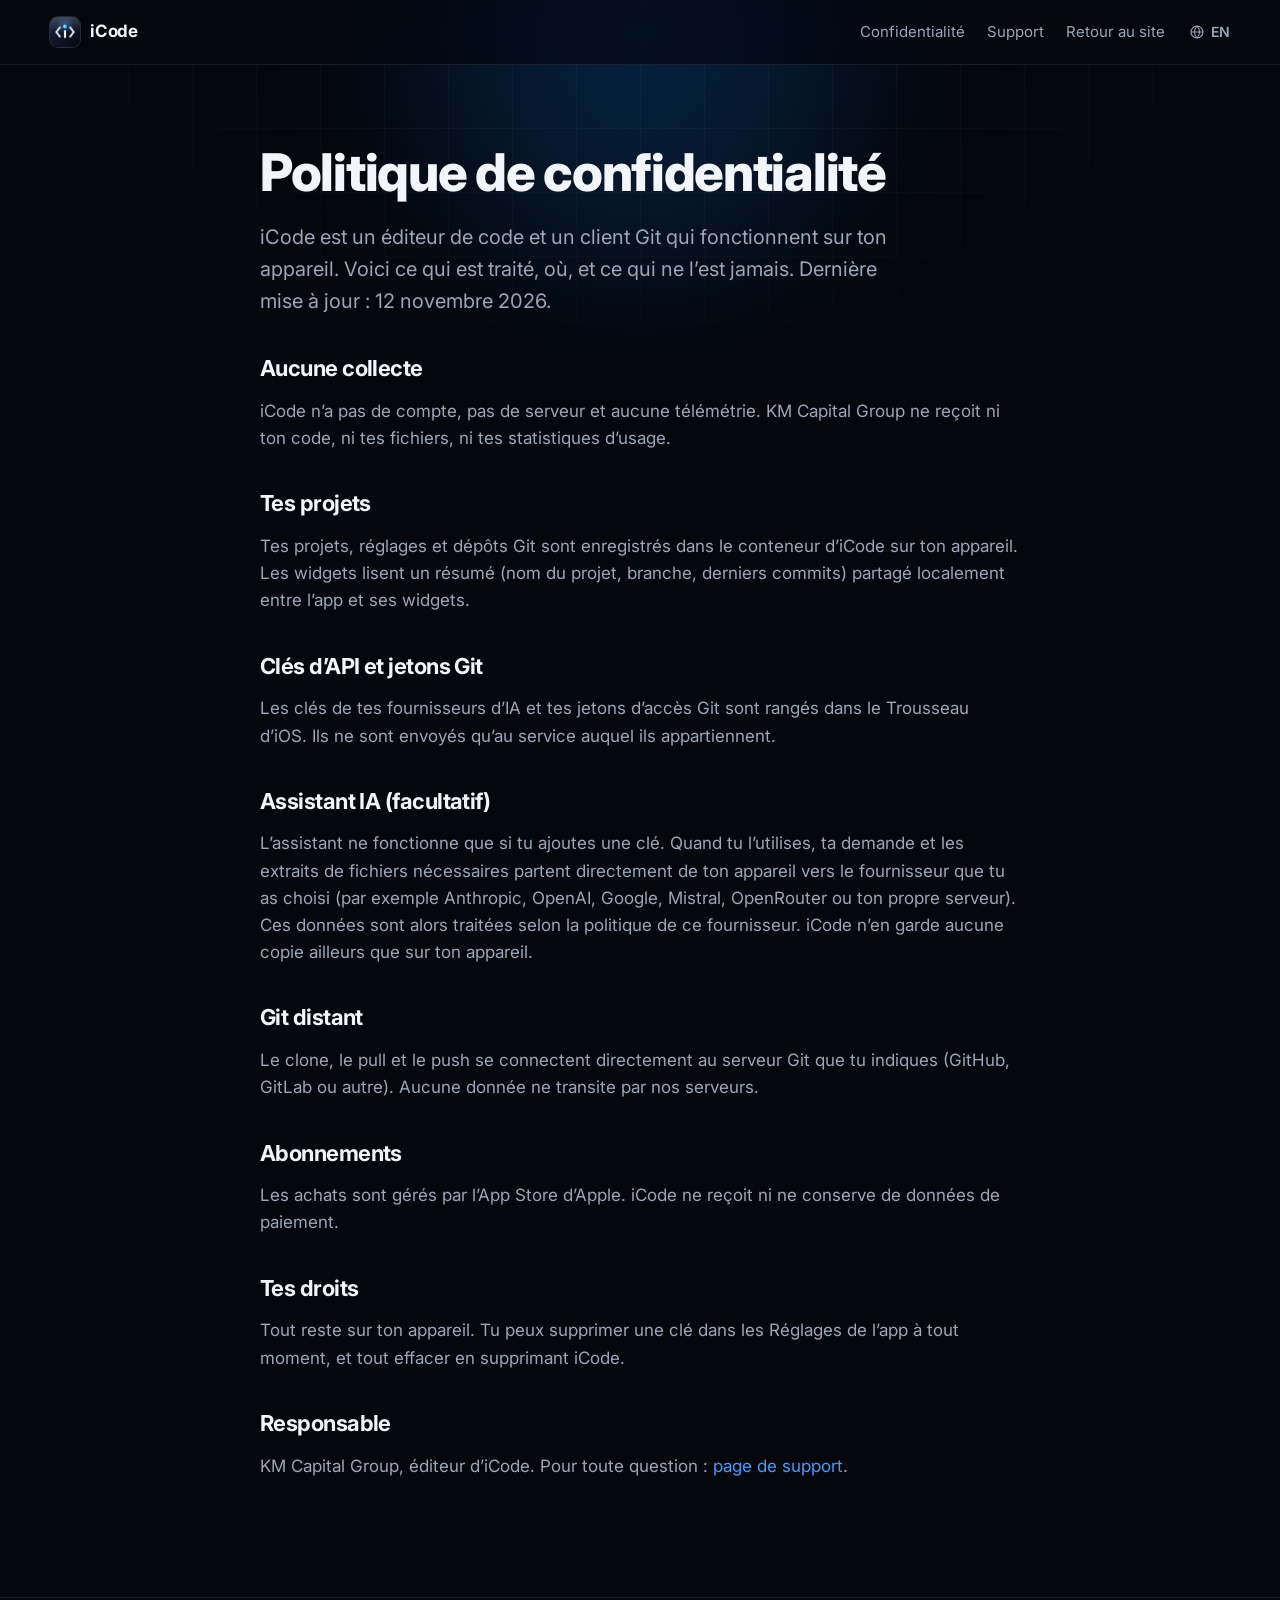
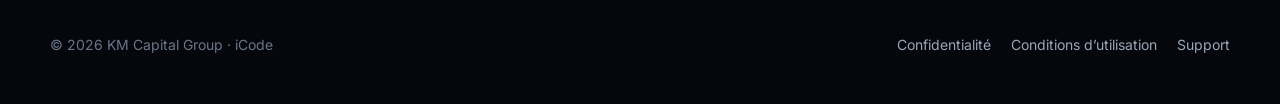
==== confidentialite/index.html @ 6b9bfcb9 "Site d'iCode avec la nouvelle interface Liquid Glass Page d'accueil FR et EN, démo animée de l'édite" ====
<!doctype html>
<html lang="fr">
<head>
  <meta charset="utf-8">
  <meta name="viewport" content="width=device-width, initial-scale=1">
  <title>Confidentialité · iCode</title>
  <meta name="description" content="Politique de confidentialité d’iCode, l’IDE et client Git pour iPhone et iPad.">
  <meta name="theme-color" content="#05070C">
  <link rel="icon" type="image/png" href="../assets/favicon.png">
  <link rel="preconnect" href="https://fonts.googleapis.com">
  <link rel="preconnect" href="https://fonts.gstatic.com" crossorigin>
  <link rel="stylesheet" href="https://fonts.googleapis.com/css2?family=Inter:wght@400;500;600;700;800&family=JetBrains+Mono:wght@400;600&display=swap">
  <link rel="stylesheet" href="../assets/style.css">
</head>
<body>
<div class="backdrop" aria-hidden="true"><span class="orb o1"></span></div>
<header class="nav">
  <div class="wrap">
    <a class="brand" href="../"><img src="../assets/icone.png" alt="" width="30" height="30">iCode</a>
    <nav class="nav-links" aria-label="Pages"><a href="../confidentialite/">Confidentialité</a><a href="../support/">Support</a><a href="../">Retour au site</a></nav>
    <a class="lang" href="../en/privacy/" hreflang="en" lang="en"><svg viewBox="0 0 24 24" aria-hidden="true"><circle cx="12" cy="12" r="9"/><path d="M3 12h18M12 3c2.5 2.7 3.8 5.7 3.8 9s-1.3 6.3-3.8 9c-2.5-2.7-3.8-5.7-3.8-9s1.3-6.3 3.8-9z"/></svg>EN</a>
  </div>
</header>
<main class="doc">
  <div class="wrap">
<h1>Politique de confidentialité</h1>
<p class="lead">iCode est un éditeur de code et un client Git qui fonctionnent sur ton appareil. Voici ce qui est traité, où, et ce qui ne l’est jamais. Dernière mise à jour : 12 novembre 2026.</p>
<h2>Aucune collecte</h2><p>iCode n’a pas de compte, pas de serveur et aucune télémétrie. KM Capital Group ne reçoit ni ton code, ni tes fichiers, ni tes statistiques d’usage.</p>
<h2>Tes projets</h2><p>Tes projets, réglages et dépôts Git sont enregistrés dans le conteneur d’iCode sur ton appareil. Les widgets lisent un résumé (nom du projet, branche, derniers commits) partagé localement entre l’app et ses widgets.</p>
<h2>Clés d’API et jetons Git</h2><p>Les clés de tes fournisseurs d’IA et tes jetons d’accès Git sont rangés dans le Trousseau d’iOS. Ils ne sont envoyés qu’au service auquel ils appartiennent.</p>
<h2>Assistant IA (facultatif)</h2><p>L’assistant ne fonctionne que si tu ajoutes une clé. Quand tu l’utilises, ta demande et les extraits de fichiers nécessaires partent directement de ton appareil vers le fournisseur que tu as choisi (par exemple Anthropic, OpenAI, Google, Mistral, OpenRouter ou ton propre serveur). Ces données sont alors traitées selon la politique de ce fournisseur. iCode n’en garde aucune copie ailleurs que sur ton appareil.</p>
<h2>Git distant</h2><p>Le clone, le pull et le push se connectent directement au serveur Git que tu indiques (GitHub, GitLab ou autre). Aucune donnée ne transite par nos serveurs.</p>
<h2>Abonnements</h2><p>Les achats sont gérés par l’App Store d’Apple. iCode ne reçoit ni ne conserve de données de paiement.</p>
<h2>Tes droits</h2><p>Tout reste sur ton appareil. Tu peux supprimer une clé dans les Réglages de l’app à tout moment, et tout effacer en supprimant iCode.</p>
<h2>Responsable</h2><p>KM Capital Group, éditeur d’iCode. Pour toute question : <a href="../support/">page de support</a>.</p>
  </div>
</main>
<footer>
  <div class="wrap">
    <div>© 2026 KM Capital Group · iCode</div>
    <nav aria-label="Liens"><a href="../confidentialite/">Confidentialité</a><a href="https://www.apple.com/legal/internet-services/itunes/dev/stdeula/">Conditions d’utilisation</a><a href="../support/">Support</a></nav>
  </div>
</footer>
</body>
</html>
---- assets/style.css ----
/* iCode — site de présentation. Couleurs reprises de l'app : fond nuit, accent #0A84FF, verre « Liquid Glass ». */
:root {
  color-scheme: dark;
  --bg: #05070C;
  --bg-deep: #020306;
  --surface: #0D1119;
  --surface-2: #131926;
  --editor: #111318;
  --stroke: rgba(255, 255, 255, 0.08);
  --stroke-strong: rgba(255, 255, 255, 0.15);
  --text: #F2F5FA;
  --text-2: #9BA6B8;
  --text-3: #6B7588;
  --accent: #0A84FF;
  --accent-2: #409CFF;
  --accent-soft: rgba(10, 132, 255, 0.14);
  --cyan: #64D2FF;
  --violet: #8E7CFF;
  --pink: #FF6FAE;
  --green: #30D158;
  --orange: #FF9F0A;
  --radius: 20px;
  --max: 1180px;
  --font: "Inter", -apple-system, BlinkMacSystemFont, "SF Pro Text", "Segoe UI", Roboto, sans-serif;
  --font-display: "Inter", -apple-system, BlinkMacSystemFont, "SF Pro Display", "Segoe UI", Roboto, sans-serif;
  --mono: "JetBrains Mono", ui-monospace, "SF Mono", Menlo, Consolas, monospace;
  --glass: linear-gradient(180deg, rgba(255,255,255,0.075), rgba(255,255,255,0.02));
  --glass-edge: inset 0 1px 0 rgba(255,255,255,0.14), inset 0 0 0 1px rgba(255,255,255,0.06);
  --ease: cubic-bezier(.2, .7, .2, 1);
}

*, *::before, *::after { box-sizing: border-box; }
html { scroll-behavior: smooth; -webkit-text-size-adjust: 100%; }
body {
  margin: 0;
  background: var(--bg);
  color: var(--text);
  font: 17px/1.6 var(--font);
  -webkit-font-smoothing: antialiased;
  overflow-x: hidden;
}
img { max-width: 100%; height: auto; display: block; }
a { color: var(--accent-2); text-decoration: none; }
a:hover { text-decoration: underline; }
:focus-visible { outline: 2px solid var(--accent); outline-offset: 3px; border-radius: 6px; }
kbd {
  font: 600 13px/1 var(--mono); color: var(--text);
  display: inline-flex; align-items: center; justify-content: center; min-width: 26px; height: 26px; padding: 0 7px;
  border-radius: 7px; background: linear-gradient(180deg, #232a37, #171c26);
  box-shadow: inset 0 1px 0 rgba(255,255,255,.12), 0 2px 0 #080a0f, 0 0 0 1px rgba(255,255,255,.07);
}

.wrap { width: min(var(--max), 100% - 32px); margin-inline: auto; }
.eyebrow {
  display: inline-flex; align-items: center; gap: 8px;
  font-size: 13px; font-weight: 600; letter-spacing: .08em; text-transform: uppercase;
  color: var(--accent-2);
  margin-bottom: 16px;
}
h1, h2, h3 { font-family: var(--font-display); line-height: 1.08; margin: 0; letter-spacing: -0.025em; }
h2 { font-size: clamp(32px, 4.6vw, 52px); font-weight: 800; }
h3 { font-size: 20px; letter-spacing: -0.01em; font-weight: 700; }
.lead { font-size: clamp(17px, 2vw, 20px); color: var(--text-2); max-width: 660px; }
.center { text-align: center; }
.center .lead { margin-inline: auto; }
.gradient-text {
  background: linear-gradient(100deg, var(--cyan) 0%, var(--accent) 45%, var(--violet) 100%);
  -webkit-background-clip: text; background-clip: text; color: transparent;
}
.mono { font-family: var(--mono); }

/* Fond animé : halos et grille */
.backdrop { position: fixed; inset: 0; z-index: -2; pointer-events: none; overflow: hidden; }
.backdrop::before {
  content: ""; position: absolute; inset: 0;
  background-image: linear-gradient(rgba(255,255,255,.035) 1px, transparent 1px), linear-gradient(90deg, rgba(255,255,255,.035) 1px, transparent 1px);
  background-size: 64px 64px;
  mask-image: radial-gradient(ellipse 80% 60% at 50% 0%, #000 20%, transparent 75%);
  -webkit-mask-image: radial-gradient(ellipse 80% 60% at 50% 0%, #000 20%, transparent 75%);
}
.orb { position: absolute; border-radius: 50%; filter: blur(80px); opacity: .55; animation: drift 22s ease-in-out infinite alternate; }
.orb.o1 { width: 620px; height: 620px; left: 50%; top: -260px; margin-left: -310px; background: radial-gradient(circle, rgba(10,132,255,.55), transparent 65%); }
.orb.o2 { width: 480px; height: 480px; left: -140px; top: 220px; background: radial-gradient(circle, rgba(100,210,255,.28), transparent 65%); animation-duration: 28s; }
.orb.o3 { width: 520px; height: 520px; right: -160px; top: 120px; background: radial-gradient(circle, rgba(142,124,255,.32), transparent 65%); animation-duration: 25s; }
@keyframes drift { to { transform: translate3d(40px, 60px, 0) scale(1.08); } }

/* Navigation (verre) */
.nav {
  position: sticky; top: 0; z-index: 50;
  backdrop-filter: saturate(170%) blur(20px);
  -webkit-backdrop-filter: saturate(170%) blur(20px);
  background: rgba(5, 7, 12, 0.66);
  border-bottom: 1px solid var(--stroke);
}
.nav .wrap { display: flex; align-items: center; gap: 24px; height: 64px; }
.brand { display: flex; align-items: center; gap: 10px; color: var(--text); font-weight: 700; font-size: 17px; letter-spacing: -0.01em; }
.brand:hover { text-decoration: none; }
.brand img { width: 30px; height: 30px; border-radius: 8px; box-shadow: 0 0 0 1px var(--stroke-strong); }
.nav-links { display: flex; gap: 22px; margin-left: auto; font-size: 15px; }
.nav-links a { color: var(--text-2); transition: color .15s ease; }
.nav-links a:hover { color: var(--text); text-decoration: none; }
.lang { display: inline-flex; align-items: center; gap: 6px; font-size: 14px; font-weight: 600; color: var(--text-2); }
.lang svg { width: 16px; height: 16px; fill: none; stroke: currentColor; stroke-width: 1.6; }
.lang:hover { color: var(--text); text-decoration: none; }
@media (max-width: 860px) { .nav-links { display: none; } .lang { margin-left: auto; } }

/* Boutons */
.btn {
  position: relative; display: inline-flex; align-items: center; justify-content: center; gap: 9px;
  padding: 13px 24px; border-radius: 999px; font-weight: 600; font-size: 16px;
  border: 1px solid transparent; transition: transform .2s var(--ease), background .2s ease, box-shadow .2s ease;
  white-space: nowrap; cursor: pointer;
}
.btn:hover { text-decoration: none; transform: translateY(-1px); }
.btn-primary {
  background: linear-gradient(180deg, #3D9DFF, var(--accent)); color: #fff;
  box-shadow: inset 0 1px 0 rgba(255,255,255,.35), 0 10px 34px rgba(10,132,255,.38);
}
.btn-primary:hover { box-shadow: inset 0 1px 0 rgba(255,255,255,.35), 0 14px 44px rgba(10,132,255,.55); }
.btn-ghost { background: rgba(255,255,255,0.05); color: var(--text); border-color: var(--stroke-strong); box-shadow: var(--glass-edge); backdrop-filter: blur(12px); -webkit-backdrop-filter: blur(12px); }
.btn-ghost:hover { background: rgba(255,255,255,0.09); }
.btn-sm { padding: 8px 16px; font-size: 14px; }
.btn svg { width: 18px; height: 18px; }

/* Hero */
.hero { position: relative; padding: 84px 0 40px; text-align: center; isolation: isolate; }
.hero-icon {
  position: relative; width: 112px; height: 112px; margin: 0 auto 28px; border-radius: 26px;
  box-shadow: 0 24px 70px rgba(0,0,0,.6), 0 0 0 1px var(--stroke-strong), 0 0 90px rgba(10,132,255,.35);
  animation: float 6s ease-in-out infinite;
}
@keyframes float { 50% { transform: translateY(-8px); } }
.hero h1 { font-size: clamp(46px, 8.4vw, 96px); font-weight: 800; letter-spacing: -0.045em; line-height: 1.0; }
.hero .lead { margin: 24px auto 0; font-size: clamp(18px, 2.3vw, 22px); max-width: 720px; }
.hero-cta { display: flex; gap: 12px; justify-content: center; flex-wrap: wrap; margin-top: 36px; }
.hero-note { margin-top: 16px; font-size: 14px; color: var(--text-3); }
.pill {
  display: inline-flex; align-items: center; gap: 10px; padding: 6px 14px 6px 6px; margin-bottom: 26px;
  border-radius: 999px; font-size: 14px; color: var(--text-2);
  background: var(--glass); box-shadow: var(--glass-edge);
}
.pill b { font-size: 12px; color: #fff; background: var(--accent); padding: 3px 9px; border-radius: 999px; letter-spacing: .02em; }

/* Scène du hero : iPad + iPhone */
.stage { position: relative; margin: 72px auto 0; max-width: 1080px; perspective: 2000px; }
.ipad {
  position: relative; border-radius: 34px; padding: 14px;
  background: linear-gradient(145deg, #2a2f3a, #0d1016 40%, #1b1f28);
  box-shadow: 0 60px 140px rgba(0,0,0,.7), 0 0 0 1px rgba(255,255,255,.12), inset 0 0 0 1px rgba(255,255,255,.06), 0 0 160px rgba(10,132,255,.18);
  transform: rotateX(14deg) scale(.96); transform-origin: 50% 0; transition: transform 1s var(--ease);
}
.stage.is-flat .ipad { transform: rotateX(0) scale(1); }
.ipad-screen { position: relative; border-radius: 22px; overflow: hidden; background: #0B0D12; aspect-ratio: 1194 / 834; }
.iphone {
  position: absolute; right: -36px; bottom: -48px; width: 23%; min-width: 170px; border-radius: 40px; padding: 9px;
  background: linear-gradient(145deg, #3a404c, #0d1016 45%, #20252f);
  box-shadow: 0 40px 90px rgba(0,0,0,.75), 0 0 0 1px rgba(255,255,255,.14);
  transform: translateY(40px) rotate(4deg); opacity: 0; transition: transform 1.2s var(--ease) .3s, opacity 1s ease .3s;
}
.stage.is-ready .iphone { transform: translateY(0) rotate(4deg); opacity: 1; }
.iphone img { border-radius: 32px; }
@media (max-width: 760px) { .iphone { display: none; } .ipad { border-radius: 22px; padding: 8px; } .ipad-screen { border-radius: 15px; aspect-ratio: 3 / 4; } .stage { margin-top: 48px; } }
@media (prefers-reduced-motion: reduce) { .ipad, .iphone { transform: none !important; transition: none; opacity: 1; } .hero-icon, .orb { animation: none; } }

/* Démo animée de l'éditeur (nouvelle interface : code plein écran, interface en verre flottant) */
.demo {
  position: absolute; inset: 0; overflow: hidden; text-align: left; color: #E8ECF3; font: 12px/1.4 var(--font);
  background: radial-gradient(70% 60% at 78% -10%, rgba(10,132,255,.24), transparent 60%), radial-gradient(60% 60% at 10% 110%, rgba(175,82,222,.2), transparent 60%), #0B0D12;
  --side: 23%;
}
.demo svg { width: 15px; height: 15px; fill: none; stroke: currentColor; stroke-width: 1.8; stroke-linecap: round; stroke-linejoin: round; flex: none; }
.dg {
  background: rgba(255,255,255,.07); backdrop-filter: blur(22px) saturate(160%); -webkit-backdrop-filter: blur(22px) saturate(160%);
  border: 1px solid rgba(255,255,255,.14); box-shadow: inset 0 1px 0 rgba(255,255,255,.18), 0 10px 28px rgba(0,0,0,.35);
}
.demo .dim { color: #9AA4B5; }
.demo .row { display: flex; align-items: center; }
.code { position: absolute; inset: 0; padding: 92px 70px 0 calc(var(--side) + 28px); font: 12px/19px var(--mono); color: #DDE3EE; font-variant-ligatures: none; font-feature-settings: "calt" 0, "liga" 0; }
.crumbs { position: absolute; top: 60px; left: calc(var(--side) + 66px); font: 11px var(--font); color: #9AA4B5; display: flex; gap: 6px; align-items: center; }
.crumbs b { font-weight: 500; color: #E8ECF3; }
.crumbs i { font-style: normal; color: #6BDFFF; }
.ln { display: flex; white-space: pre; height: 19px; border-left: 3px solid transparent; }
.ln > b { width: 34px; flex: none; font-weight: 400; color: #6B7588; text-align: right; margin-right: 16px; }
.ln.add { border-left-color: #30D158; }
.ln.cur { background: rgba(255,255,255,.05); }
.ln.cur > b { color: #fff; }
.lens { margin-left: 16px; display: inline-flex; align-items: center; gap: 7px; height: 18px; padding: 0 3px 0 9px; border-radius: 9px; font: 500 10.5px var(--font); color: #FFB340; background: rgba(255,159,10,.14); white-space: nowrap; }
.lens u { text-decoration: none; background: #FF9F0A; color: #1A1200; font-weight: 600; border-radius: 7px; padding: 0 7px; line-height: 14px; font-size: 10px; }
.caret { display: inline-block; width: 2px; height: 15px; margin-bottom: -3px; background: var(--accent); animation: blink 1s steps(1) infinite; }
@keyframes blink { 50% { opacity: 0; } }
.k { color: #FF7AB2; } .f { color: #A9B7FF; } .s { color: #FFA14F; } .n { color: #D9C97C; } .c { color: #7F8C98; font-style: italic; } .t { color: #6BDFFF; } .p { color: #6BDFFF; }
.sq { text-decoration: underline wavy #FF9F0A; text-underline-offset: 4px; }
.side { position: absolute; left: 10px; top: 10px; bottom: 10px; width: var(--side); border-radius: 22px; padding: 11px; display: flex; flex-direction: column; gap: 10px; }
.proj { display: flex; align-items: center; gap: 9px; }
.proj > span:first-child { width: 30px; height: 30px; border-radius: 9px; background: linear-gradient(135deg, #0A84FF, #5E5CE6); display: grid; place-items: center; font-weight: 700; font-size: 14px; }
.proj strong { display: block; font-size: 12.5px; }
.proj small { font-size: 10.5px; }
.seg4 { display: flex; padding: 3px; border-radius: 16px; background: rgba(0,0,0,.28); }
.seg4 span { flex: 1; height: 26px; border-radius: 13px; display: grid; place-items: center; color: #9AA4B5; position: relative; transition: background .3s ease, color .3s ease; }
.seg4 span.on { background: rgba(255,255,255,.14); color: #fff; }
.seg4 em { position: absolute; top: 1px; right: 22%; min-width: 13px; height: 13px; border-radius: 7px; background: #FF9F0A; color: #1A1200; font: 700 8.5px/13px var(--font); text-align: center; font-style: normal; }
.panes { position: relative; flex: 1; }
.pane { position: absolute; inset: 0; display: flex; flex-direction: column; gap: 2px; transition: opacity .35s ease, transform .35s var(--ease); }
.pane.hidden { opacity: 0; transform: translateX(-10px); pointer-events: none; }
.pane h6 { margin: 2px 8px 5px; font-size: 9.5px; letter-spacing: .07em; color: #9AA4B5; }
.fi { display: flex; align-items: center; gap: 7px; height: 26px; padding: 0 8px; border-radius: 8px; font-size: 11.5px; white-space: nowrap; }
.fi.sel { background: rgba(10,132,255,.22); color: #fff; }
.fi.in { padding-left: 24px; }
.tg { width: 15px; height: 15px; border-radius: 4px; font: 700 8px var(--font); display: grid; place-items: center; color: #0B0D12; flex: none; }
.bdg { margin-left: auto; font: 600 9.5px var(--mono); }
.bdg.m { color: #FFB340; } .bdg.a { color: #30D158; }
.dstat { margin-left: auto; font: 600 9.5px var(--mono); }
.dstat b { color: #30D158; font-weight: 600; } .dstat i { color: #FF6961; font-style: normal; margin-left: 4px; }
.ck { width: 15px; height: 15px; border-radius: 8px; background: var(--accent); display: grid; place-items: center; flex: none; }
.ck svg { width: 9px; height: 9px; stroke: #fff; stroke-width: 3; }
.branch { display: flex; align-items: center; gap: 8px; padding: 7px 9px; border-radius: 12px; background: rgba(0,0,0,.28); margin-bottom: 6px; }
.branch small { display: block; font-size: 9.5px; color: #9AA4B5; }
.branch strong { font-size: 11.5px; }
.msg { margin-top: auto; padding: 9px; border-radius: 14px; background: rgba(0,0,0,.28); min-height: 42px; }
.msg strong { display: block; font-size: 11.5px; min-height: 15px; }
.msg strong:empty::before { content: attr(data-placeholder); color: #6B7588; font-weight: 500; }
.msg small { font-size: 10px; color: #9AA4B5; }
.cta { display: flex; align-items: center; justify-content: center; gap: 8px; height: 40px; border-radius: 14px; background: var(--accent); color: #fff; font-weight: 600; font-size: 12px; box-shadow: 0 8px 22px rgba(10,132,255,.45); transition: transform .15s ease, opacity .3s ease; }
.cta small { display: block; font-weight: 500; font-size: 9.5px; opacity: .9; }
.cta.off { opacity: .45; box-shadow: none; }
.cta.pressed { transform: scale(.95); }
.topbar { position: absolute; top: 10px; left: calc(var(--side) + 20px); right: 10px; height: 38px; display: flex; justify-content: space-between; gap: 10px; }
.topbar > div { border-radius: 19px; height: 38px; display: flex; align-items: center; padding: 4px; gap: 2px; }
.chip2 { display: flex; align-items: center; gap: 6px; height: 30px; padding: 0 11px; border-radius: 15px; font-size: 11px; color: #9AA4B5; white-space: nowrap; }
.chip2.on { background: rgba(255,255,255,.14); color: #fff; font-weight: 600; }
.chip2 i { width: 6px; height: 6px; border-radius: 3px; background: #FF9F0A; }
.srch { flex: 0 1 30%; padding: 0 14px !important; gap: 8px !important; color: #9AA4B5; font-size: 11.5px; white-space: nowrap; overflow: hidden; }
.ib2 { width: 30px; height: 30px; border-radius: 15px; display: grid; place-items: center; color: #E8ECF3; }
.ib2.run { background: #30D158; color: #04210D; }
.ib2.run svg { fill: currentColor; stroke: none; }
.spill { position: absolute; left: calc(var(--side) + 20px); right: 0; bottom: 12px; display: flex; justify-content: center; }
.spill > div { height: 34px; border-radius: 17px; padding: 0 5px; display: flex; align-items: center; gap: 2px; font-size: 11px; white-space: nowrap; }
.spill span.it { display: flex; align-items: center; gap: 6px; height: 26px; padding: 0 10px; border-radius: 13px; }
.spill .sep { width: 1px; height: 16px; background: rgba(255,255,255,.18); }
.spill .up { color: #64B5FF; font-weight: 600; }
.spill .warn { color: #FFB340; }
.spill .ok { color: #30D158; }
.popup {
  position: absolute; z-index: 3; width: 260px; border-radius: 13px; padding: 5px; font: 11.5px var(--mono);
  background: rgba(22,26,36,.82); backdrop-filter: blur(22px); -webkit-backdrop-filter: blur(22px);
  border: 1px solid rgba(255,255,255,.14); box-shadow: inset 0 1px 0 rgba(255,255,255,.14), 0 18px 44px rgba(0,0,0,.5);
  opacity: 0; transform: translateY(-4px) scale(.98); transform-origin: 0 0; transition: opacity .18s ease, transform .18s var(--ease);
}
.popup.show { opacity: 1; transform: none; }
.popup div { display: flex; align-items: center; gap: 8px; height: 25px; padding: 0 8px; border-radius: 7px; color: #DDE3EE; }
.popup div.on { background: rgba(10,132,255,.32); }
.popup em { margin-left: auto; font: 10.5px var(--font); color: #9AA4B5; font-style: normal; }
.minimap { position: absolute; right: 14px; top: 96px; width: 40px; display: flex; flex-direction: column; gap: 3px; opacity: .7; }
.minimap i { height: 2.5px; border-radius: 2px; background: #8C97A8; }
.toast {
  position: absolute; z-index: 5; top: 56px; left: calc(50% + var(--side) / 2); display: flex; align-items: center; gap: 10px;
  padding: 8px 16px 8px 9px; border-radius: 999px; font: 600 12px/1.2 var(--font); color: #fff; white-space: nowrap;
  background: rgba(0,0,0,.82); box-shadow: 0 16px 40px rgba(0,0,0,.5), 0 0 0 1px rgba(255,255,255,.1);
  transform: translate(-50%, -16px) scale(.85); opacity: 0; transition: all .5s cubic-bezier(.3,1.4,.4,1);
}
.toast.show { transform: translate(-50%, 0) scale(1); opacity: 1; }
.toast .ring { width: 22px; height: 22px; border-radius: 50%; display: grid; place-items: center; background: var(--accent); }
.toast .ring.ok { background: var(--green); }
.toast .ring svg { width: 12px; height: 12px; stroke: #fff; stroke-width: 2.6; }
.toast small { display: block; font-weight: 500; color: var(--text-2); font-size: 10.5px; }
@media (max-width: 760px) {
  .demo { --side: 0px; font-size: 10px; }
  .side, .minimap, .srch, .topbar .acts { display: none !important; }
  .code { padding: 70px 10px 0 4px; font-size: 9.5px; line-height: 15px; }
  .ln { height: 15px; } .ln > b { width: 22px; margin-right: 9px; }
  .crumbs { top: 48px; left: 34px; font-size: 9.5px; }
  .topbar { left: 8px; right: 8px; top: 8px; height: 32px; }
  .topbar > div { height: 32px; }
  .chip2 { height: 24px; padding: 0 8px; font-size: 9.5px; }
  .spill { left: 0; bottom: 8px; } .spill > div { height: 28px; font-size: 9.5px; } .spill span.it { padding: 0 7px; height: 22px; }
  .spill .hide-sm { display: none; }
  .popup { width: 190px; font-size: 9.5px; } .popup div { height: 20px; }
  .lens { font-size: 8.5px; margin-left: 8px; } .lens u { display: none; }
  .toast { top: 46px; left: 50%; font-size: 10.5px; }
}

/* Bande de chiffres */
.stats { display: grid; grid-template-columns: repeat(4, 1fr); gap: 1px; margin-top: 110px; background: var(--stroke); border: 1px solid var(--stroke); border-radius: var(--radius); overflow: hidden; }
.stat { background: rgba(5,7,12,.92); padding: 28px 20px; text-align: center; }
.stat strong { display: block; font-family: var(--font-display); font-size: 34px; letter-spacing: -0.03em; font-weight: 800; }
.stat span { font-size: 14px; color: var(--text-2); }
@media (max-width: 760px) { .stats { grid-template-columns: repeat(2, 1fr); margin-top: 60px; } }

/* Sections */
section { padding: 120px 0; position: relative; }
.section-head { margin-bottom: 60px; }
.section-head .lead { margin-top: 18px; }
.alt { background: linear-gradient(180deg, rgba(13,17,25,.55) 0%, rgba(2,3,6,.85) 100%); border-top: 1px solid var(--stroke); border-bottom: 1px solid var(--stroke); }
@media (max-width: 760px) { section { padding: 84px 0; } }

/* Cartes (verre) */
.grid-3 { display: grid; grid-template-columns: repeat(3, 1fr); gap: 18px; }
@media (max-width: 960px) { .grid-3 { grid-template-columns: repeat(2, 1fr); } }
@media (max-width: 620px) { .grid-3 { grid-template-columns: 1fr; } }
.card {
  position: relative; background: var(--glass); border-radius: var(--radius); padding: 28px;
  box-shadow: var(--glass-edge); transition: transform .3s var(--ease), box-shadow .3s ease; overflow: hidden;
}
.card::before {
  content: ""; position: absolute; inset: 0; border-radius: inherit; pointer-events: none; opacity: 0; transition: opacity .3s ease;
  background: radial-gradient(400px circle at var(--mx, 50%) var(--my, 0%), rgba(10,132,255,.16), transparent 45%);
}
.card:hover { transform: translateY(-3px); box-shadow: var(--glass-edge), 0 20px 50px rgba(0,0,0,.35); }
.card:hover::before { opacity: 1; }
.card p { color: var(--text-2); margin: 10px 0 0; font-size: 16px; }
.icon {
  width: 46px; height: 46px; border-radius: 13px; display: grid; place-items: center; margin-bottom: 18px;
  background: var(--accent-soft); color: var(--accent-2); box-shadow: inset 0 1px 0 rgba(255,255,255,.1);
}
.icon svg { width: 24px; height: 24px; }
.icon.cyan { background: rgba(100,210,255,.12); color: var(--cyan); }
.icon.violet { background: rgba(142,124,255,.14); color: var(--violet); }
.icon.green { background: rgba(48,209,88,.12); color: var(--green); }
.icon.orange { background: rgba(255,159,10,.12); color: var(--orange); }
.icon.pink { background: rgba(255,111,174,.12); color: var(--pink); }

/* Blocs fonctionnalité (texte + capture) */
.feature { display: grid; grid-template-columns: 1fr 1fr; gap: 72px; align-items: center; }
.feature + .feature { margin-top: 130px; }
.feature.reverse .feature-text { order: 2; }
.feature-text h2 { font-size: clamp(30px, 3.8vw, 44px); }
.feature-text .lead { margin-top: 16px; font-size: 18px; }
.checks { list-style: none; padding: 0; margin: 26px 0 0; display: grid; gap: 12px; }
.checks li { position: relative; padding-left: 32px; color: var(--text-2); font-size: 16px; }
.checks li::before {
  content: ""; position: absolute; left: 0; top: 3px; width: 20px; height: 20px; border-radius: 50%;
  background: var(--accent-soft) url("data:image/svg+xml,%3Csvg xmlns='http://www.w3.org/2000/svg' viewBox='0 0 20 20'%3E%3Cpath d='M6 10.5l2.6 2.6L14.5 7' fill='none' stroke='%23409CFF' stroke-width='2' stroke-linecap='round' stroke-linejoin='round'/%3E%3C/svg%3E") center/20px no-repeat;
}
.checks kbd { margin-left: 4px; height: 22px; min-width: 22px; font-size: 11.5px; }
.device-shot { position: relative; display: flex; justify-content: center; }
.device-shot::before { content: ""; position: absolute; inset: 10% 5%; background: radial-gradient(closest-side, rgba(10,132,255,.35), transparent); filter: blur(30px); z-index: -1; }
.tablet { width: min(100%, 470px); border-radius: 30px; padding: 11px; background: linear-gradient(145deg, #2a2f3a, #0d1016 40%, #1b1f28); box-shadow: 0 40px 100px rgba(0,0,0,.65), 0 0 0 1px rgba(255,255,255,.12); }
.tablet img { border-radius: 20px; }
.phone { width: min(100%, 280px); border-radius: 44px; padding: 10px; background: linear-gradient(145deg, #3a404c, #0d1016 45%, #20252f); box-shadow: 0 40px 100px rgba(0,0,0,.65), 0 0 0 1px rgba(255,255,255,.14); }
.phone img { border-radius: 35px; }
.duo { position: relative; }
.duo .phone { position: absolute; right: -10px; bottom: -40px; width: 42%; }
@media (max-width: 900px) {
  .feature { grid-template-columns: 1fr; gap: 40px; }
  .feature.reverse .feature-text { order: 0; }
  .feature + .feature { margin-top: 96px; }
  .duo .phone { right: 0; }
}

/* Clavier */
.keys { display: grid; grid-template-columns: repeat(3, 1fr); gap: 12px; }
@media (max-width: 900px) { .keys { grid-template-columns: repeat(2, 1fr); } }
@media (max-width: 560px) { .keys { grid-template-columns: 1fr; } }
.key {
  display: flex; align-items: center; justify-content: space-between; gap: 12px; padding: 16px 18px; border-radius: 16px;
  background: var(--glass); box-shadow: var(--glass-edge); font-size: 15px; color: var(--text-2);
  transition: transform .25s var(--ease), box-shadow .25s ease, color .25s ease;
}
.key span:last-child { display: flex; gap: 5px; flex: none; }
.key.hit { color: var(--text); transform: scale(1.03); box-shadow: inset 0 0 0 1px var(--accent), 0 0 0 4px rgba(10,132,255,.18), 0 18px 40px rgba(10,132,255,.25); }
.key-hint { text-align: center; margin-top: 30px; color: var(--text-3); font-size: 15px; }
.key-hint kbd { margin: 0 2px; }
.keybar { display: flex; gap: 6px; justify-content: center; flex-wrap: wrap; margin: 0 auto 56px; padding: 10px; max-width: 720px; width: fit-content; border-radius: 18px; background: var(--glass); box-shadow: var(--glass-edge); }
.keybar kbd { height: 38px; min-width: 38px; font-size: 16px; border-radius: 10px; }

/* Git : graphe animé */
.graph-card { padding: 30px; border-radius: 24px; background: var(--glass); box-shadow: var(--glass-edge); }
.graph svg { width: 100%; height: auto; overflow: visible; }
.graph .edge { fill: none; stroke-width: 3; stroke-linecap: round; stroke-dasharray: 600; stroke-dashoffset: 600; transition: stroke-dashoffset 1.8s var(--ease); }
.graph .node { transform-box: fill-box; transform-origin: center; transform: scale(0); transition: transform .5s var(--ease); }
.graph.is-visible .edge { stroke-dashoffset: 0; }
.graph.is-visible .node { transform: scale(1); }
.graph text { font: 500 13px var(--font); fill: var(--text-2); }
.graph text.mono { font-family: var(--mono); font-size: 12px; fill: var(--text-3); }
.graph-legend { display: flex; flex-wrap: wrap; gap: 8px; margin-top: 22px; }
.chip { display: inline-flex; align-items: center; gap: 8px; padding: 8px 14px; border-radius: 999px; font-size: 14px; background: rgba(255,255,255,.04); box-shadow: inset 0 0 0 1px var(--stroke-strong); color: var(--text-2); }
.chip i { width: 8px; height: 8px; border-radius: 50%; }

/* IA */
.providers { display: grid; gap: 10px; }
.provider {
  display: flex; align-items: center; gap: 14px; padding: 14px 18px; border-radius: 16px; background: var(--glass); box-shadow: var(--glass-edge);
}
.provider .mark { width: 34px; height: 34px; border-radius: 10px; display: grid; place-items: center; font: 800 14px var(--font); color: #fff; flex: none; }
.provider strong { font-size: 15px; }
.provider small { display: block; color: var(--text-3); font-size: 13px; font-family: var(--mono); }
.provider .state { margin-left: auto; font-size: 12px; font-weight: 600; padding: 4px 10px; border-radius: 999px; color: var(--green); background: rgba(48,209,88,.12); white-space: nowrap; }
.provider .state.off { color: var(--text-3); background: rgba(255,255,255,.05); }
.ai-off { display: flex; align-items: center; gap: 14px; margin-top: 18px; padding: 16px 18px; border-radius: 16px; background: rgba(255,255,255,.025); box-shadow: inset 0 0 0 1px var(--stroke); color: var(--text-2); font-size: 15px; }
.toggle { flex: none; width: 46px; height: 28px; border-radius: 999px; background: rgba(255,255,255,.14); position: relative; }
.toggle::after { content: ""; position: absolute; top: 3px; left: 3px; width: 22px; height: 22px; border-radius: 50%; background: #fff; box-shadow: 0 2px 6px rgba(0,0,0,.4); }

/* Apple : Dynamic Island, widgets */
.island-stage { display: grid; grid-template-columns: 1.1fr 1fr; gap: 18px; }
@media (max-width: 900px) { .island-stage { grid-template-columns: 1fr; } }
.island-card { position: relative; min-height: 360px; border-radius: 28px; overflow: hidden; background: radial-gradient(120% 90% at 30% 0%, #183a6b 0%, #0b1426 45%, #06080d 100%); box-shadow: var(--glass-edge); display: flex; flex-direction: column; align-items: center; padding: 26px; }
.island {
  position: relative; margin-top: 8px; height: 37px; width: 126px; border-radius: 22px; background: #000;
  display: flex; align-items: center; justify-content: space-between; padding: 0 12px; color: #fff; overflow: hidden;
  transition: width .6s cubic-bezier(.3,1.4,.4,1), height .6s cubic-bezier(.3,1.4,.4,1), border-radius .6s ease;
  box-shadow: 0 10px 30px rgba(0,0,0,.6);
}
.island .l, .island .r { display: flex; align-items: center; gap: 6px; font: 600 12px var(--font); opacity: 0; transition: opacity .3s ease; }
.island .l svg { width: 15px; height: 15px; stroke: var(--accent-2); fill: none; stroke-width: 2.2; }
.island.compact { width: 210px; }
.island.compact .l, .island.compact .r { opacity: 1; }
.island.expanded { width: min(92%, 360px); height: 132px; border-radius: 40px; align-items: flex-start; padding: 18px 22px; }
.island .full { position: absolute; inset: 18px 22px; opacity: 0; transition: opacity .3s ease .15s; text-align: left; }
.island.expanded .l, .island.expanded .r { opacity: 0; }
.island.expanded .full { opacity: 1; }
.full .row { display: flex; align-items: center; gap: 10px; font: 600 14px var(--font); }
.full .row small { margin-left: auto; color: var(--text-2); font-weight: 500; font-size: 12px; }
.full .appi { width: 30px; height: 30px; border-radius: 8px; }
.full .meta { margin-top: 10px; font: 12px var(--mono); color: var(--text-2); }
.bar { margin-top: 12px; height: 6px; border-radius: 999px; background: rgba(255,255,255,.14); overflow: hidden; }
.bar i { display: block; height: 100%; width: 0; border-radius: inherit; background: linear-gradient(90deg, var(--accent), var(--cyan)); transition: width 2.2s var(--ease); }
.island.done .bar i { background: var(--green); }
.island-caption { margin-top: auto; text-align: center; }
.island-caption p { color: var(--text-2); font-size: 15px; margin: 8px 0 0; }
.widgets { display: grid; grid-template-columns: 1fr 1fr; gap: 18px; }
.widget { border-radius: 26px; padding: 18px; min-height: 170px; background: var(--glass); box-shadow: var(--glass-edge); backdrop-filter: blur(20px); -webkit-backdrop-filter: blur(20px); display: flex; flex-direction: column; }
.widget small { color: var(--text-3); font-size: 12px; font-weight: 600; text-transform: uppercase; letter-spacing: .06em; }
.widget strong { font-size: 22px; margin-top: 6px; letter-spacing: -0.02em; line-height: 1.15; }
.widget .mono { font-size: 12px; color: var(--text-2); margin-top: auto; }
.widget.wide { grid-column: span 2; min-height: 0; }
.spark { display: flex; align-items: flex-end; gap: 5px; height: 54px; margin-top: auto; }
.spark i { flex: 1; border-radius: 4px; background: linear-gradient(180deg, var(--accent-2), rgba(10,132,255,.25)); }
.glass-demo { position: relative; border-radius: 28px; overflow: hidden; min-height: 300px; margin-top: 18px; }

/* Galerie */
.gallery-tabs { display: flex; flex-wrap: wrap; gap: 8px; justify-content: center; margin-bottom: 34px; }
.gallery-tabs button {
  font: inherit; font-size: 15px; color: var(--text-2); background: rgba(255,255,255,.03); cursor: pointer;
  border: 0; box-shadow: inset 0 0 0 1px var(--stroke); border-radius: 999px; padding: 8px 16px; transition: all .2s ease;
}
.gallery-tabs button:hover { color: var(--text); box-shadow: inset 0 0 0 1px var(--stroke-strong); }
.gallery-tabs button[aria-selected="true"] { background: var(--accent); color: #fff; box-shadow: 0 8px 24px rgba(10,132,255,.4); font-weight: 600; }
.gallery-stage { display: flex; flex-direction: column; align-items: center; }
.gallery-stage figure { margin: 0; width: 100%; display: flex; flex-direction: column; align-items: center; }
.gallery-stage .frame { transition: width .45s var(--ease); }
.gallery-stage .frame.tablet { width: min(100%, 560px); }
.gallery-stage .frame.phone { width: min(100%, 320px); }
.gallery-stage img { transition: opacity .25s ease; }
.gallery-stage figcaption { text-align: center; color: var(--text-2); margin-top: 26px; font-size: 16px; min-height: 26px; max-width: 620px; }
.seg { display: inline-flex; padding: 4px; border-radius: 999px; background: rgba(255,255,255,.05); box-shadow: inset 0 0 0 1px var(--stroke); margin-bottom: 18px; }
.seg button { font: 600 14px var(--font); color: var(--text-2); background: none; border: 0; padding: 8px 18px; border-radius: 999px; cursor: pointer; }
.seg button[aria-pressed="true"] { background: rgba(255,255,255,.12); color: var(--text); box-shadow: inset 0 1px 0 rgba(255,255,255,.12); }

/* Tarifs */
.pricing { display: grid; grid-template-columns: repeat(3, 1fr); gap: 18px; align-items: stretch; }
@media (max-width: 960px) { .pricing { grid-template-columns: 1fr; max-width: 520px; margin-inline: auto; } }
.plan { position: relative; display: flex; flex-direction: column; padding: 32px 28px; border-radius: 24px; background: var(--glass); box-shadow: var(--glass-edge); }
.plan.featured { background: linear-gradient(180deg, rgba(10,132,255,.16), rgba(10,132,255,.03)); box-shadow: inset 0 0 0 1px rgba(64,156,255,.5), inset 0 1px 0 rgba(255,255,255,.2), 0 30px 80px rgba(10,132,255,.2); }
.plan .badge { position: absolute; top: -12px; left: 28px; font-size: 11px; font-weight: 700; letter-spacing: .08em; padding: 5px 12px; border-radius: 999px; background: var(--accent); color: #fff; }
.price { font-family: var(--font-display); font-size: 44px; font-weight: 800; letter-spacing: -0.03em; margin-top: 14px; }
.price small { font-size: 16px; color: var(--text-2); font-weight: 500; letter-spacing: 0; }
.price-note { color: var(--text-3); font-size: 14px; }
.plan ul { list-style: none; padding: 0; margin: 24px 0 28px; display: grid; gap: 10px; font-size: 15px; color: var(--text-2); }
.plan li { display: flex; gap: 10px; }
.plan li::before { content: "✓"; color: var(--accent-2); font-weight: 700; }
.plan .btn { margin-top: auto; }
.pricing-foot { text-align: center; color: var(--text-3); font-size: 14px; margin-top: 30px; }

/* FAQ */
.faq { max-width: 780px; margin: 0 auto; display: grid; gap: 12px; }
.faq details { border-radius: 18px; background: var(--glass); box-shadow: var(--glass-edge); padding: 0 24px; }
.faq summary { cursor: pointer; list-style: none; padding: 20px 0; font-weight: 600; font-size: 17px; display: flex; justify-content: space-between; gap: 16px; }
.faq summary::-webkit-details-marker { display: none; }
.faq summary::after { content: "+"; font-size: 24px; line-height: 1; color: var(--accent-2); transition: transform .25s var(--ease); }
.faq details[open] summary::after { transform: rotate(45deg); }
.faq details p { margin: 0 0 22px; color: var(--text-2); }

/* Appel final */
.cta-final { position: relative; text-align: center; padding: 80px 24px; border-radius: 32px; overflow: hidden; background: radial-gradient(80% 120% at 50% 0%, rgba(10,132,255,.32), rgba(10,132,255,.04) 60%, transparent), var(--surface); box-shadow: var(--glass-edge); }
.cta-final img { width: 92px; height: 92px; margin: 0 auto 26px; border-radius: 22px; box-shadow: 0 20px 60px rgba(0,0,0,.6), 0 0 80px rgba(10,132,255,.4); }
.cta-final .lead { margin: 18px auto 32px; }

/* Pied de page */
footer { border-top: 1px solid var(--stroke); padding: 36px 0 48px; color: var(--text-3); font-size: 14px; }
footer .wrap { display: flex; justify-content: space-between; gap: 20px; flex-wrap: wrap; }
footer nav { display: flex; gap: 20px; flex-wrap: wrap; }
footer a { color: var(--text-2); }

/* Apparition au défilement */
.js .reveal { opacity: 0; transform: translateY(26px); transition: opacity .8s ease, transform .8s var(--ease); }
.js .reveal.is-visible { opacity: 1; transform: none; }
@media (prefers-reduced-motion: reduce) { .js .reveal { opacity: 1; transform: none; transition: none; } }

/* Pages simples (confidentialité, support) */
.doc { padding: 80px 0 100px; }
.doc .wrap { max-width: 760px; }
.doc h1 { font-size: clamp(36px, 5vw, 52px); font-weight: 800; margin-bottom: 12px; }
.doc h2 { font-size: 22px; margin: 40px 0 10px; font-weight: 700; }
.doc p, .doc li { color: var(--text-2); }
.doc code { font-family: var(--mono); font-size: .9em; background: rgba(255,255,255,.06); padding: 2px 6px; border-radius: 6px; }

/* Maquettes de la nouvelle interface */
.tablet.land { width: min(100%, 640px); border-radius: 28px; padding: 10px; }
.tablet.land img { border-radius: 19px; }
.feature .device-shot .tablet.land { width: min(100%, 600px); }
.fold { width: min(100%, 520px); border-radius: 36px; padding: 9px; background: linear-gradient(145deg, #3a404c, #0d1016 45%, #20252f); box-shadow: 0 40px 100px rgba(0,0,0,.65), 0 0 0 1px rgba(255,255,255,.14); }
.fold img { border-radius: 28px; }
.duo .tablet.land { margin-right: 18%; }
.duo .phone { width: 30%; bottom: -60px; }
.sizes { display: grid; grid-template-columns: 0.8fr 1.5fr 1.1fr; gap: 34px; align-items: end; }
.sizes figure, figure.mac { margin: 0; display: flex; flex-direction: column; align-items: center; }
.sizes .phone, .sizes .fold, .sizes .tablet { width: 100%; }
.sizes figcaption, figure.mac figcaption { margin-top: 18px; color: var(--text-2); font-size: 15px; font-weight: 600; }
figure.mac { margin-top: 70px; }
.macwin { width: min(100%, 900px); border-radius: 14px; overflow: hidden; box-shadow: 0 50px 120px rgba(0,0,0,.7), 0 0 0 1px rgba(255,255,255,.14), 0 0 120px rgba(10,132,255,.15); }
.gallery-stage .frame.tablet.land { width: min(100%, 860px); }
.gallery-stage .frame.fold { width: min(100%, 560px); }
@media (max-width: 760px) {
  .sizes { grid-template-columns: 1fr 1fr; gap: 20px; }
  .sizes figure:nth-child(2) { grid-column: span 2; grid-row: 1; }
  .duo .tablet.land { margin-right: 0; }
  .duo .phone { display: none; }
}
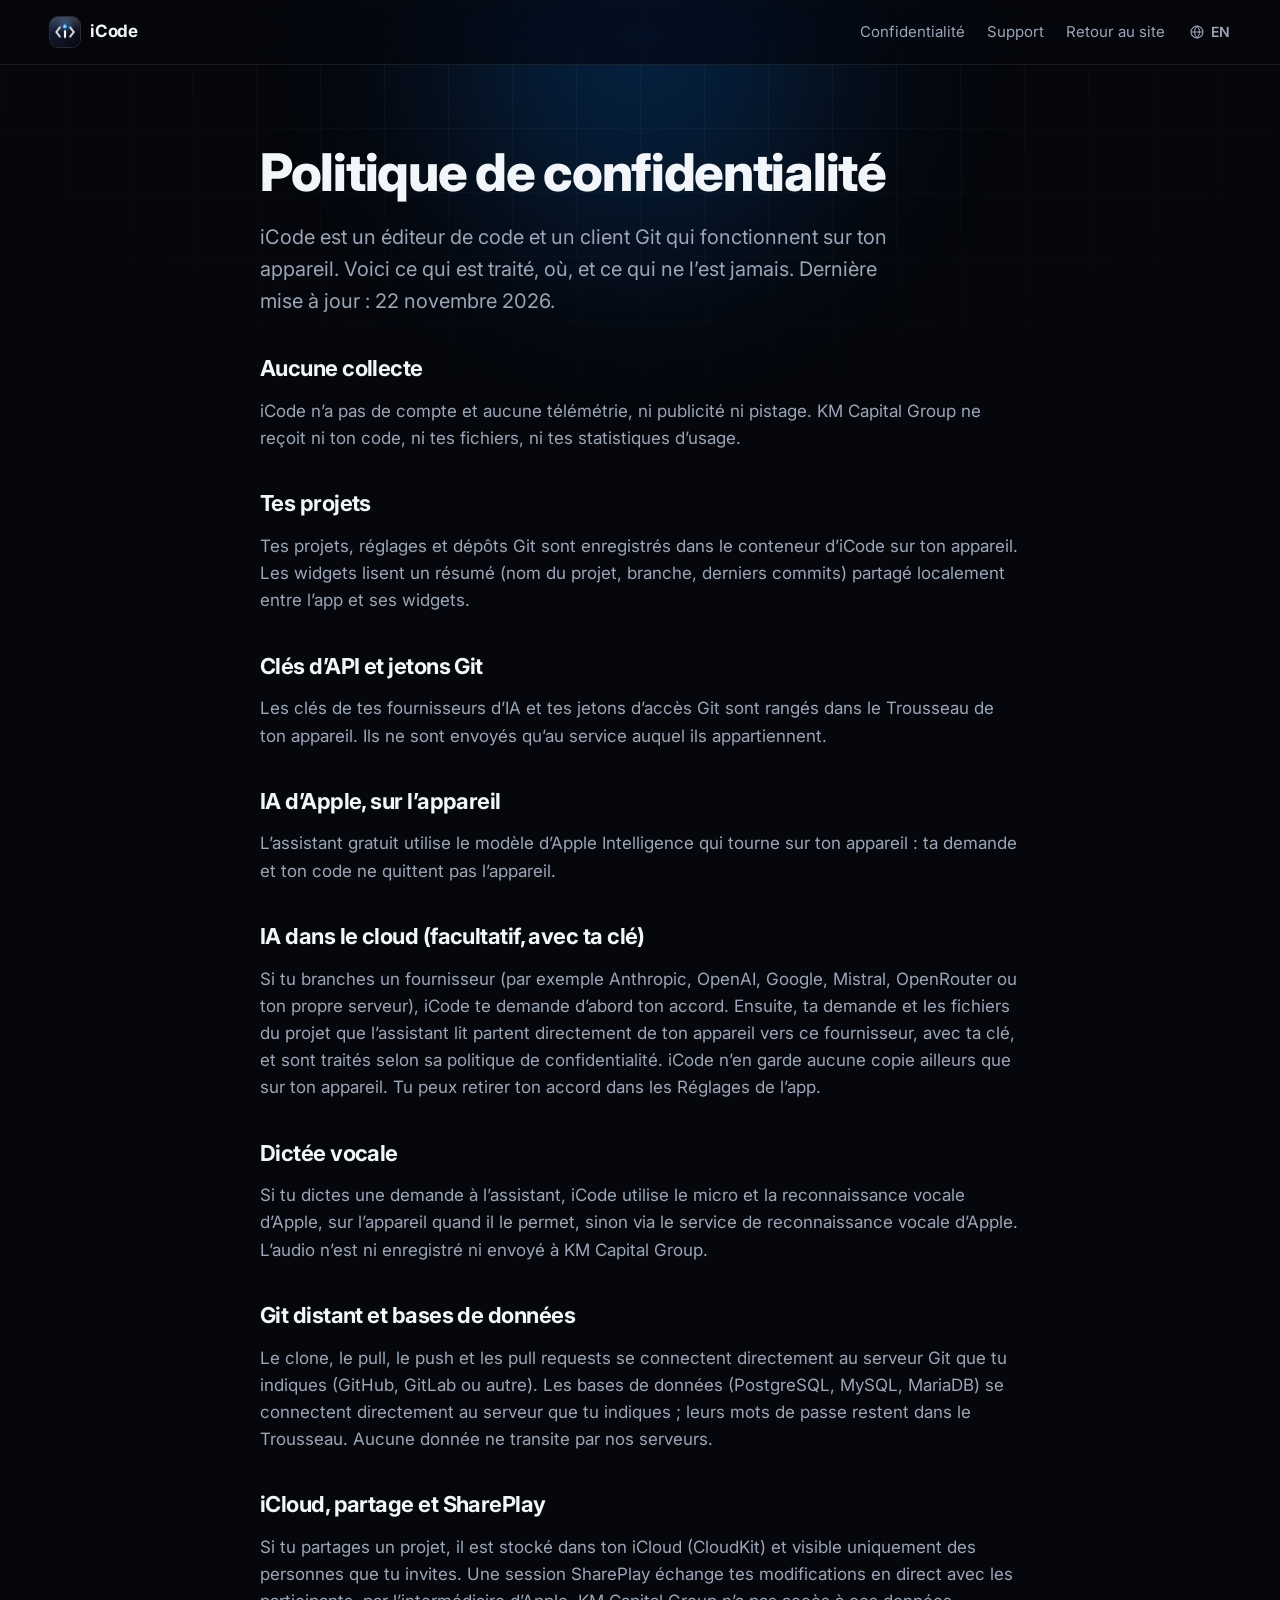
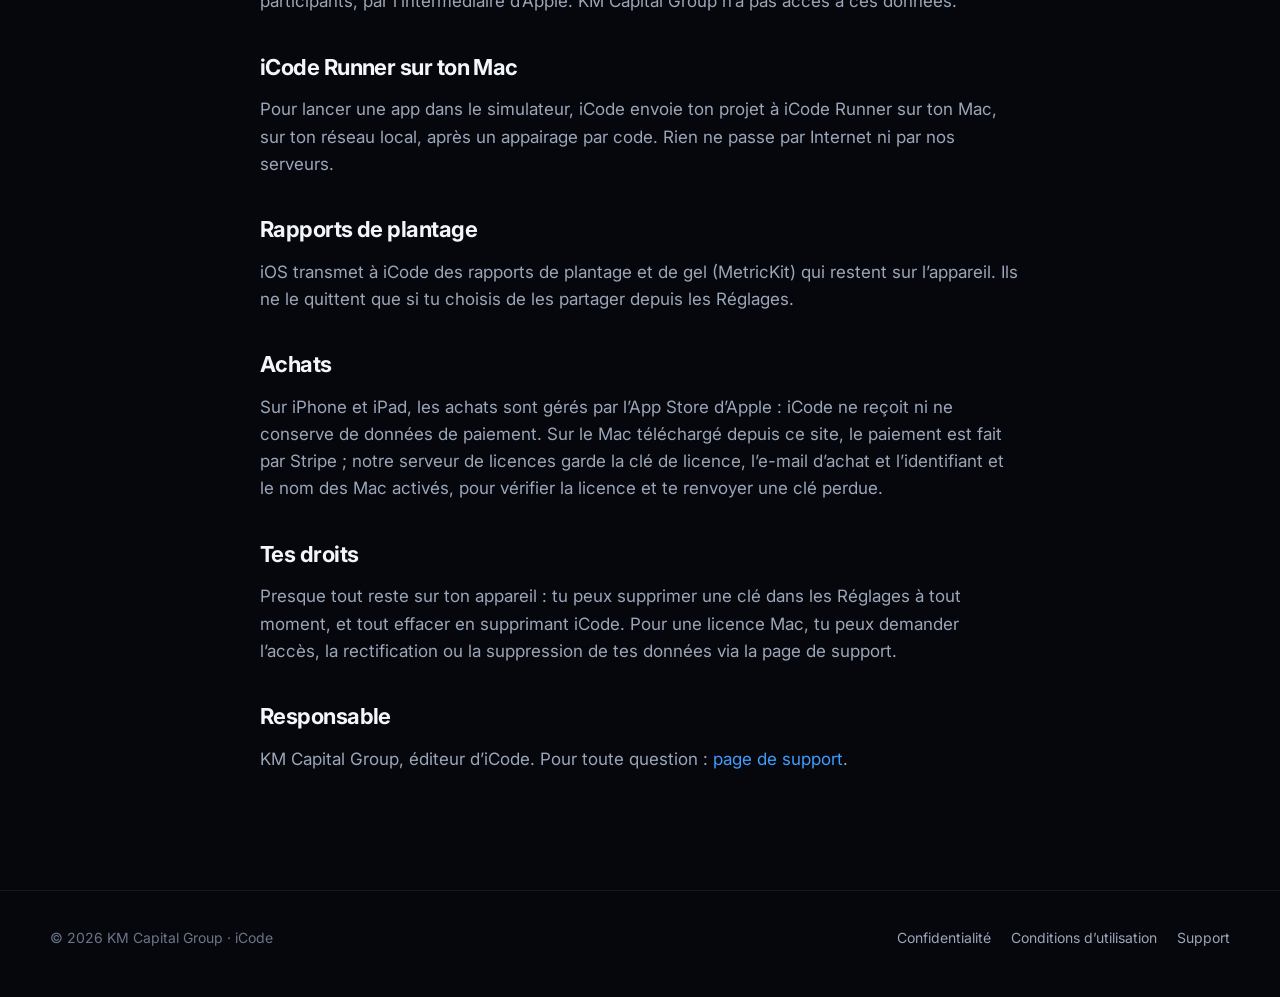
==== commit 95cd723f: "Confidentialité : IA d'Apple, accord avant l'IA cloud, dictée, iCloud et SharePlay, Runner, bases de" ====
--- a/confidentialite/index.html
+++ b/confidentialite/index.html
@@ -24,14 +24,19 @@
 <main class="doc">
   <div class="wrap">
 <h1>Politique de confidentialité</h1>
-<p class="lead">iCode est un éditeur de code et un client Git qui fonctionnent sur ton appareil. Voici ce qui est traité, où, et ce qui ne l’est jamais. Dernière mise à jour : 12 novembre 2026.</p>
-<h2>Aucune collecte</h2><p>iCode n’a pas de compte, pas de serveur et aucune télémétrie. KM Capital Group ne reçoit ni ton code, ni tes fichiers, ni tes statistiques d’usage.</p>
+<p class="lead">iCode est un éditeur de code et un client Git qui fonctionnent sur ton appareil. Voici ce qui est traité, où, et ce qui ne l’est jamais. Dernière mise à jour : 22 novembre 2026.</p>
+<h2>Aucune collecte</h2><p>iCode n’a pas de compte et aucune télémétrie, ni publicité ni pistage. KM Capital Group ne reçoit ni ton code, ni tes fichiers, ni tes statistiques d’usage.</p>
 <h2>Tes projets</h2><p>Tes projets, réglages et dépôts Git sont enregistrés dans le conteneur d’iCode sur ton appareil. Les widgets lisent un résumé (nom du projet, branche, derniers commits) partagé localement entre l’app et ses widgets.</p>
-<h2>Clés d’API et jetons Git</h2><p>Les clés de tes fournisseurs d’IA et tes jetons d’accès Git sont rangés dans le Trousseau d’iOS. Ils ne sont envoyés qu’au service auquel ils appartiennent.</p>
-<h2>Assistant IA (facultatif)</h2><p>L’assistant ne fonctionne que si tu ajoutes une clé. Quand tu l’utilises, ta demande et les extraits de fichiers nécessaires partent directement de ton appareil vers le fournisseur que tu as choisi (par exemple Anthropic, OpenAI, Google, Mistral, OpenRouter ou ton propre serveur). Ces données sont alors traitées selon la politique de ce fournisseur. iCode n’en garde aucune copie ailleurs que sur ton appareil.</p>
-<h2>Git distant</h2><p>Le clone, le pull et le push se connectent directement au serveur Git que tu indiques (GitHub, GitLab ou autre). Aucune donnée ne transite par nos serveurs.</p>
-<h2>Abonnements</h2><p>Les achats sont gérés par l’App Store d’Apple. iCode ne reçoit ni ne conserve de données de paiement.</p>
-<h2>Tes droits</h2><p>Tout reste sur ton appareil. Tu peux supprimer une clé dans les Réglages de l’app à tout moment, et tout effacer en supprimant iCode.</p>
+<h2>Clés d’API et jetons Git</h2><p>Les clés de tes fournisseurs d’IA et tes jetons d’accès Git sont rangés dans le Trousseau de ton appareil. Ils ne sont envoyés qu’au service auquel ils appartiennent.</p>
+<h2>IA d’Apple, sur l’appareil</h2><p>L’assistant gratuit utilise le modèle d’Apple Intelligence qui tourne sur ton appareil : ta demande et ton code ne quittent pas l’appareil.</p>
+<h2>IA dans le cloud (facultatif, avec ta clé)</h2><p>Si tu branches un fournisseur (par exemple Anthropic, OpenAI, Google, Mistral, OpenRouter ou ton propre serveur), iCode te demande d’abord ton accord. Ensuite, ta demande et les fichiers du projet que l’assistant lit partent directement de ton appareil vers ce fournisseur, avec ta clé, et sont traités selon sa politique de confidentialité. iCode n’en garde aucune copie ailleurs que sur ton appareil. Tu peux retirer ton accord dans les Réglages de l’app.</p>
+<h2>Dictée vocale</h2><p>Si tu dictes une demande à l’assistant, iCode utilise le micro et la reconnaissance vocale d’Apple, sur l’appareil quand il le permet, sinon via le service de reconnaissance vocale d’Apple. L’audio n’est ni enregistré ni envoyé à KM Capital Group.</p>
+<h2>Git distant et bases de données</h2><p>Le clone, le pull, le push et les pull requests se connectent directement au serveur Git que tu indiques (GitHub, GitLab ou autre). Les bases de données (PostgreSQL, MySQL, MariaDB) se connectent directement au serveur que tu indiques ; leurs mots de passe restent dans le Trousseau. Aucune donnée ne transite par nos serveurs.</p>
+<h2>iCloud, partage et SharePlay</h2><p>Si tu partages un projet, il est stocké dans ton iCloud (CloudKit) et visible uniquement des personnes que tu invites. Une session SharePlay échange tes modifications en direct avec les participants, par l’intermédiaire d’Apple. KM Capital Group n’a pas accès à ces données.</p>
+<h2>iCode Runner sur ton Mac</h2><p>Pour lancer une app dans le simulateur, iCode envoie ton projet à iCode Runner sur ton Mac, sur ton réseau local, après un appairage par code. Rien ne passe par Internet ni par nos serveurs.</p>
+<h2>Rapports de plantage</h2><p>iOS transmet à iCode des rapports de plantage et de gel (MetricKit) qui restent sur l’appareil. Ils ne le quittent que si tu choisis de les partager depuis les Réglages.</p>
+<h2>Achats</h2><p>Sur iPhone et iPad, les achats sont gérés par l’App Store d’Apple : iCode ne reçoit ni ne conserve de données de paiement. Sur le Mac téléchargé depuis ce site, le paiement est fait par Stripe ; notre serveur de licences garde la clé de licence, l’e-mail d’achat et l’identifiant et le nom des Mac activés, pour vérifier la licence et te renvoyer une clé perdue.</p>
+<h2>Tes droits</h2><p>Presque tout reste sur ton appareil : tu peux supprimer une clé dans les Réglages à tout moment, et tout effacer en supprimant iCode. Pour une licence Mac, tu peux demander l’accès, la rectification ou la suppression de tes données via la page de support.</p>
 <h2>Responsable</h2><p>KM Capital Group, éditeur d’iCode. Pour toute question : <a href="../support/">page de support</a>.</p>
   </div>
 </main>
--- a/assets/style.css
+++ b/assets/style.css
@@ -437,14 +437,53 @@
 .gallery-tabs button[aria-selected="true"] { background: var(--accent); color: #fff; box-shadow: 0 8px 24px rgba(10,132,255,.4); font-weight: 600; }
 .gallery-stage { display: flex; flex-direction: column; align-items: center; }
 .gallery-stage figure { margin: 0; width: 100%; display: flex; flex-direction: column; align-items: center; }
-.gallery-stage .frame { transition: width .45s var(--ease); }
-.gallery-stage .frame.tablet { width: min(100%, 560px); }
-.gallery-stage .frame.phone { width: min(100%, 320px); }
-.gallery-stage img { transition: opacity .25s ease; }
 .gallery-stage figcaption { text-align: center; color: var(--text-2); margin-top: 26px; font-size: 16px; min-height: 26px; max-width: 620px; }
 .seg { display: inline-flex; padding: 4px; border-radius: 999px; background: rgba(255,255,255,.05); box-shadow: inset 0 0 0 1px var(--stroke); margin-bottom: 18px; }
 .seg button { font: 600 14px var(--font); color: var(--text-2); background: none; border: 0; padding: 8px 18px; border-radius: 999px; cursor: pointer; }
 .seg button[aria-pressed="true"] { background: rgba(255,255,255,.12); color: var(--text); box-shadow: inset 0 1px 0 rgba(255,255,255,.12); }
+.seg button { transition: background .25s ease, color .25s ease; display: inline-flex; align-items: center; gap: 8px; }
+
+/* Galerie : appareil, orientation, transitions. */
+.gallery-controls { display: flex; flex-wrap: wrap; gap: 10px; justify-content: center; margin-bottom: 18px; }
+.gallery-controls .seg { margin-bottom: 0; }
+.ori-ico { display: inline-block; border: 1.6px solid currentColor; border-radius: 3px; transition: transform .4s var(--ease); }
+.ori-ico.port { width: 9px; height: 14px; }
+.ori-ico.land { width: 14px; height: 9px; }
+.seg-ori button:hover .ori-ico.port { transform: rotate(-90deg); }
+.seg-ori button:hover .ori-ico.land { transform: rotate(90deg); }
+.gallery-stage .frame { cursor: pointer; transition: width .7s var(--ease), transform .75s cubic-bezier(.3,.8,.25,1), opacity .32s ease, filter .32s ease; will-change: transform; }
+.gallery-stage .frame.tablet.land { width: min(100%, 860px); }
+.gallery-stage .frame.tablet.port { width: min(100%, 480px); }
+.gallery-stage .frame.phone.port { width: min(100%, 300px); }
+.gallery-stage .frame.phone.land { width: min(100%, 640px); border-radius: 40px; }
+.gallery-stage .frame.leaving { opacity: 0; transform: translateY(18px) scale(.94); filter: blur(6px); }
+.gallery-stage .frame.entering { opacity: 0; transform: translateY(-14px) scale(1.04); transition: none; }
+.gallery-stage .screen { position: relative; overflow: hidden; border-radius: inherit; transition: aspect-ratio .7s var(--ease); }
+.gallery-stage .tablet .screen { border-radius: 20px; }
+.gallery-stage .tablet.land .screen { border-radius: 19px; }
+.gallery-stage .phone .screen { border-radius: 35px; }
+.gallery-stage .phone.land .screen { border-radius: 31px; }
+.gallery-stage .screen img { position: absolute; inset: 0; width: 100%; height: 100%; object-fit: cover; border-radius: 0; transition: opacity .55s ease, transform .65s var(--ease), filter .55s ease; }
+.gallery-stage .screen img.is-on { opacity: 1; transform: none; }
+.gallery-stage .screen img.is-in { opacity: 0; }
+.gallery-stage .screen img.from-right { transform: translateX(7%) scale(.98); }
+.gallery-stage .screen img.from-left { transform: translateX(-7%) scale(.98); }
+.gallery-stage .screen img.from-none { transform: scale(1.03); filter: blur(4px); }
+.gallery-stage .screen img.is-out { opacity: 0; }
+.gallery-stage .screen img.to-left { transform: translateX(-7%) scale(.98); }
+.gallery-stage .screen img.to-right { transform: translateX(7%) scale(.98); }
+.gallery-stage .screen img.to-none { transform: scale(.97); filter: blur(4px); }
+.gallery-stage .screen img.dim { opacity: .25; filter: blur(3px); }
+.gallery-stage figcaption { transition: opacity .3s ease, transform .3s ease; }
+.gallery-stage figcaption.swap { opacity: 0; transform: translateY(4px); }
+/* Onglet actif : une jauge se remplit jusqu'à l'écran suivant. */
+.gallery-tabs button { position: relative; overflow: hidden; }
+.gallery-tabs button > span { position: relative; }
+.gallery-tabs button::before { content: ""; position: absolute; inset: 0; background: rgba(255,255,255,.22); transform: scaleX(0); transform-origin: left; }
+.gallery-tabs button.run::before { transform: scaleX(1); transition: transform var(--dwell, 5s) linear; }
+@media (prefers-reduced-motion: reduce) {
+  .gallery-stage .frame, .gallery-stage .screen, .gallery-stage .screen img { transition: none !important; }
+}
 
 /* Tarifs */
 .pricing { display: grid; grid-template-columns: repeat(3, 1fr); gap: 18px; align-items: stretch; }
@@ -502,17 +541,40 @@
 .fold img { border-radius: 28px; }
 .duo .tablet.land { margin-right: 18%; }
 .duo .phone { width: 30%; bottom: -60px; }
+
+/* Captures réelles (iPad en portrait), Runner, bases de données */
+.duo .tablet:not(.land) { width: min(78%, 470px); }
+.feature .device-shot .tablet:not(.land) { width: min(100%, 480px); margin-inline: auto; }
+.feature .device-shot .phone { margin-inline: auto; }
+.duo .tablet:not(.land) + .phone { width: 36%; right: 0; bottom: -40px; }
+.sizes.two { grid-template-columns: 0.62fr 1fr; max-width: 820px; margin-inline: auto; }
+.sizes.two figure:nth-child(2) { grid-column: auto; grid-row: auto; }
+.feature-link { margin-top: 22px; font-weight: 600; }
+.feature-link a { color: var(--accent-2); text-decoration: none; }
+.feature-link a:hover { text-decoration: underline; }
+.feature-text .lead code { font-family: var(--mono); font-size: .88em; padding: 1px 6px; border-radius: 6px; background: rgba(255,255,255,.07); color: #A9B7FF; }
+.provider .mark img { width: 34px; height: 34px; border-radius: 10px; display: block; }
+.provider .state.ro { color: #FF9F0A; background: rgba(255,159,10,.12); }
+.provider .state.live { color: #fff; background: var(--accent); }
+.sql-card { margin: 18px 0 0; padding: 18px 20px; border-radius: 16px; background: rgba(5,7,12,.7); box-shadow: inset 0 0 0 1px var(--stroke); font: 13.5px/1.7 var(--mono); color: var(--text-2); overflow-x: auto; white-space: pre; }
+@media (max-width: 900px) { .sizes.two { grid-template-columns: 0.62fr 1fr; gap: 16px; } }
 .sizes { display: grid; grid-template-columns: 0.8fr 1.5fr 1.1fr; gap: 34px; align-items: end; }
 .sizes figure, figure.mac { margin: 0; display: flex; flex-direction: column; align-items: center; }
 .sizes .phone, .sizes .fold, .sizes .tablet { width: 100%; }
 .sizes figcaption, figure.mac figcaption { margin-top: 18px; color: var(--text-2); font-size: 15px; font-weight: 600; }
 figure.mac { margin-top: 70px; }
 .macwin { width: min(100%, 900px); border-radius: 14px; overflow: hidden; box-shadow: 0 50px 120px rgba(0,0,0,.7), 0 0 0 1px rgba(255,255,255,.14), 0 0 120px rgba(10,132,255,.15); }
-.gallery-stage .frame.tablet.land { width: min(100%, 860px); }
-.gallery-stage .frame.fold { width: min(100%, 560px); }
 @media (max-width: 760px) {
   .sizes { grid-template-columns: 1fr 1fr; gap: 20px; }
   .sizes figure:nth-child(2) { grid-column: span 2; grid-row: 1; }
   .duo .tablet.land { margin-right: 0; }
   .duo .phone { display: none; }
 }
+
+@media (max-width: 560px) { .db-body { grid-template-columns: 1fr; } .db-tables { flex-direction: row; flex-wrap: wrap; } .db-tables small { width: 100%; } }
+
+/* Offres Pro sur les pages /mac/ (colonne de texte plus étroite) */
+.doc .pricing .plan { padding: 28px 22px; }
+.doc .pricing .price { font-size: 34px; white-space: nowrap; }
+.doc .pricing .btn { margin-top: auto !important; justify-content: center; }
+.doc .pricing .price-note { margin-bottom: 22px; }
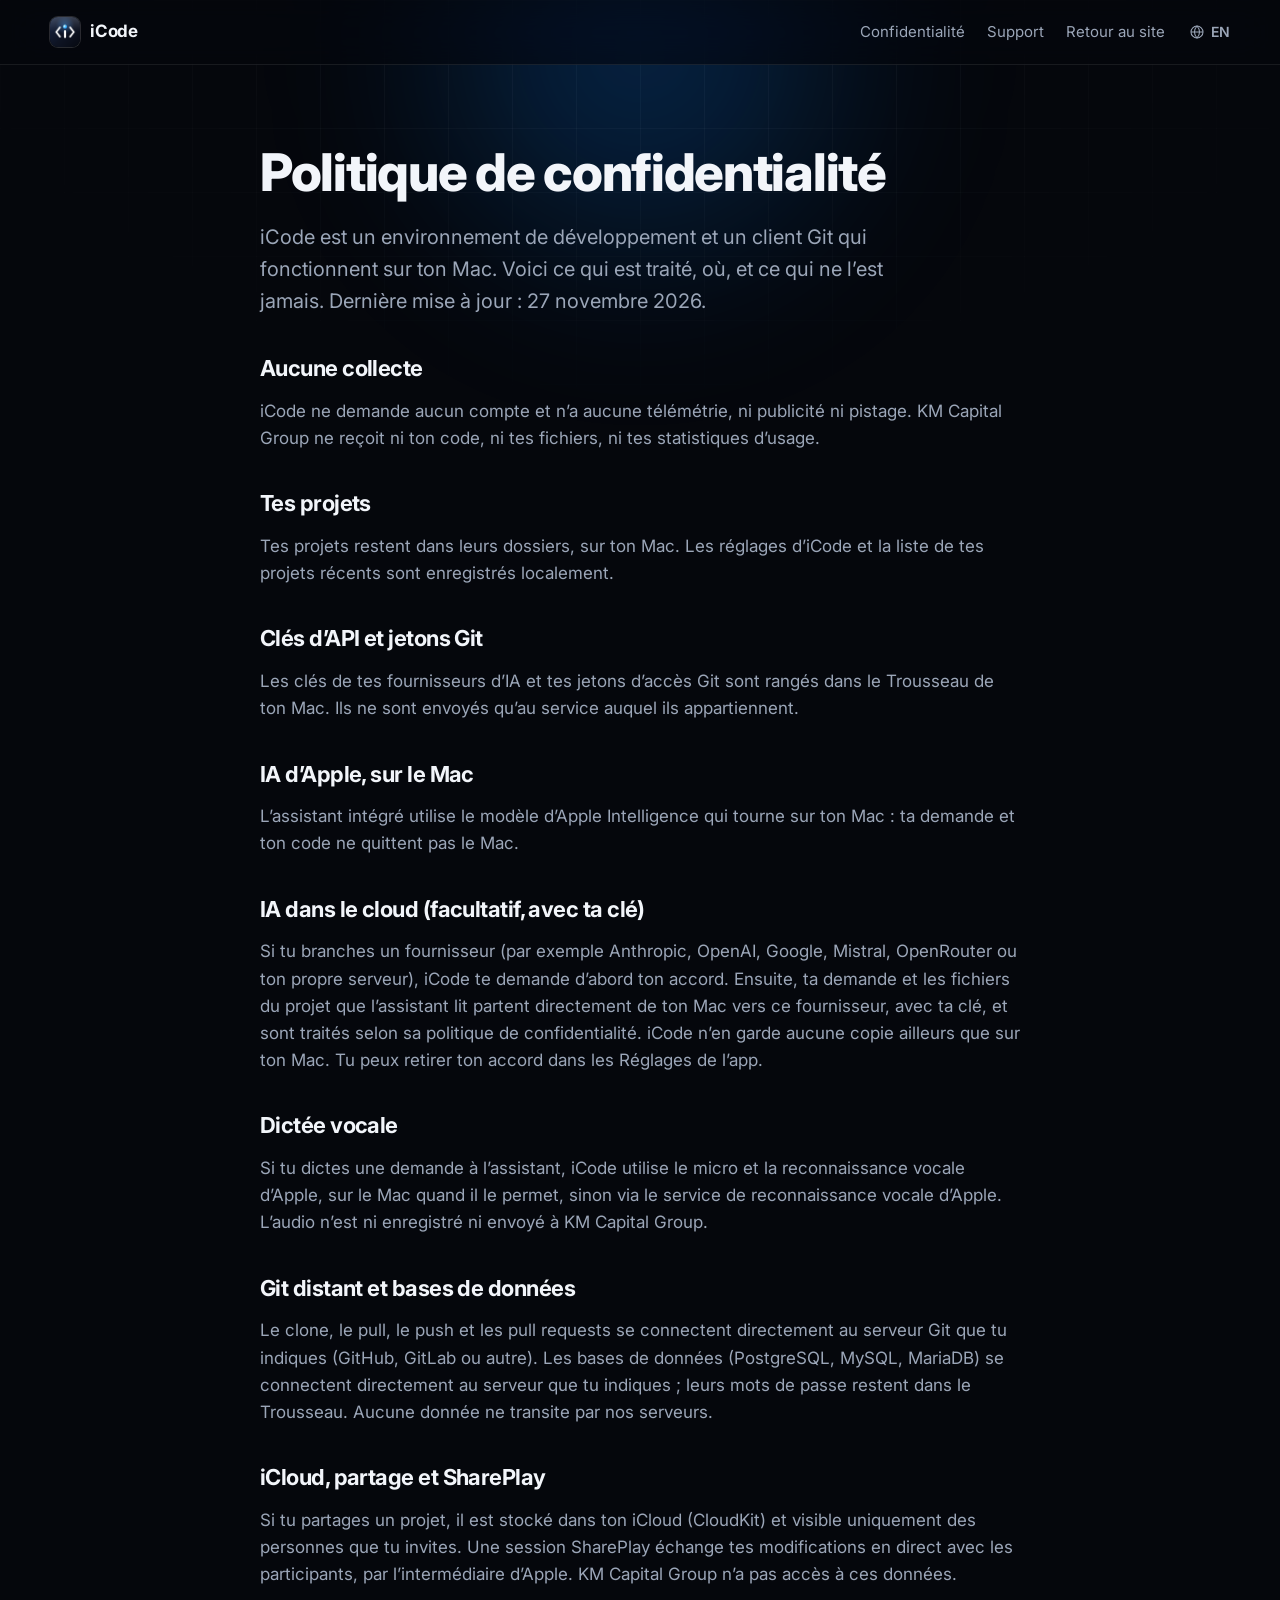
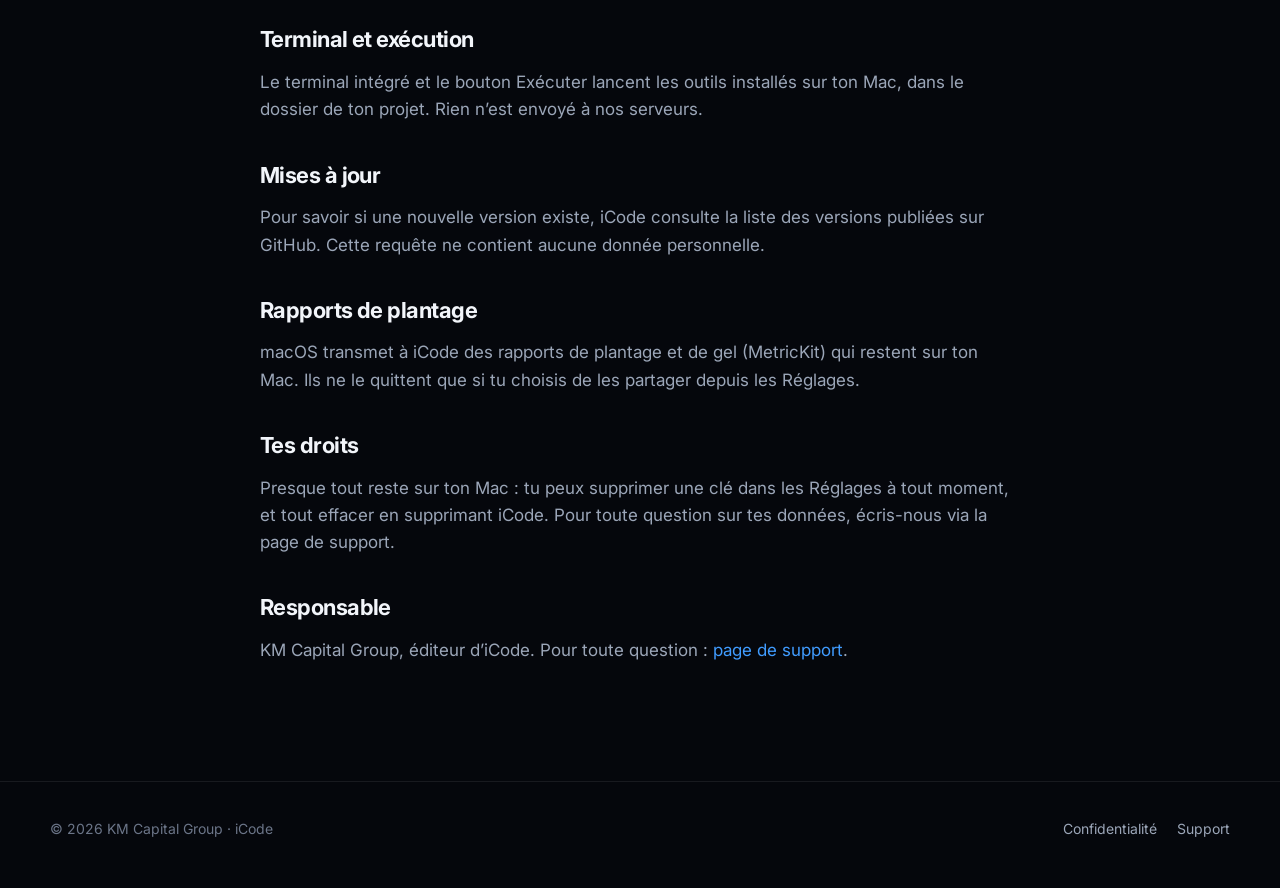
==== commit 9cf7176b: "Site : iCode devient l'IDE gratuit pour Mac en téléchargement direct Accueil FR/EN réécrit (tous les" ====
--- a/confidentialite/index.html
+++ b/confidentialite/index.html
@@ -4,13 +4,13 @@
   <meta charset="utf-8">
   <meta name="viewport" content="width=device-width, initial-scale=1">
   <title>Confidentialité · iCode</title>
-  <meta name="description" content="Politique de confidentialité d’iCode, l’IDE et client Git pour iPhone et iPad.">
+  <meta name="description" content="Politique de confidentialité d’iCode, l’IDE et client Git pour Mac.">
   <meta name="theme-color" content="#05070C">
   <link rel="icon" type="image/png" href="../assets/favicon.png">
   <link rel="preconnect" href="https://fonts.googleapis.com">
   <link rel="preconnect" href="https://fonts.gstatic.com" crossorigin>
   <link rel="stylesheet" href="https://fonts.googleapis.com/css2?family=Inter:wght@400;500;600;700;800&family=JetBrains+Mono:wght@400;600&display=swap">
-  <link rel="stylesheet" href="../assets/style.css">
+  <link rel="stylesheet" href="../assets/style.css?v=20261127">
 </head>
 <body>
 <div class="backdrop" aria-hidden="true"><span class="orb o1"></span></div>
@@ -24,26 +24,26 @@
 <main class="doc">
   <div class="wrap">
 <h1>Politique de confidentialité</h1>
-<p class="lead">iCode est un éditeur de code et un client Git qui fonctionnent sur ton appareil. Voici ce qui est traité, où, et ce qui ne l’est jamais. Dernière mise à jour : 22 novembre 2026.</p>
-<h2>Aucune collecte</h2><p>iCode n’a pas de compte et aucune télémétrie, ni publicité ni pistage. KM Capital Group ne reçoit ni ton code, ni tes fichiers, ni tes statistiques d’usage.</p>
-<h2>Tes projets</h2><p>Tes projets, réglages et dépôts Git sont enregistrés dans le conteneur d’iCode sur ton appareil. Les widgets lisent un résumé (nom du projet, branche, derniers commits) partagé localement entre l’app et ses widgets.</p>
-<h2>Clés d’API et jetons Git</h2><p>Les clés de tes fournisseurs d’IA et tes jetons d’accès Git sont rangés dans le Trousseau de ton appareil. Ils ne sont envoyés qu’au service auquel ils appartiennent.</p>
-<h2>IA d’Apple, sur l’appareil</h2><p>L’assistant gratuit utilise le modèle d’Apple Intelligence qui tourne sur ton appareil : ta demande et ton code ne quittent pas l’appareil.</p>
-<h2>IA dans le cloud (facultatif, avec ta clé)</h2><p>Si tu branches un fournisseur (par exemple Anthropic, OpenAI, Google, Mistral, OpenRouter ou ton propre serveur), iCode te demande d’abord ton accord. Ensuite, ta demande et les fichiers du projet que l’assistant lit partent directement de ton appareil vers ce fournisseur, avec ta clé, et sont traités selon sa politique de confidentialité. iCode n’en garde aucune copie ailleurs que sur ton appareil. Tu peux retirer ton accord dans les Réglages de l’app.</p>
-<h2>Dictée vocale</h2><p>Si tu dictes une demande à l’assistant, iCode utilise le micro et la reconnaissance vocale d’Apple, sur l’appareil quand il le permet, sinon via le service de reconnaissance vocale d’Apple. L’audio n’est ni enregistré ni envoyé à KM Capital Group.</p>
+<p class="lead">iCode est un environnement de développement et un client Git qui fonctionnent sur ton Mac. Voici ce qui est traité, où, et ce qui ne l’est jamais. Dernière mise à jour : 27 novembre 2026.</p>
+<h2>Aucune collecte</h2><p>iCode ne demande aucun compte et n’a aucune télémétrie, ni publicité ni pistage. KM Capital Group ne reçoit ni ton code, ni tes fichiers, ni tes statistiques d’usage.</p>
+<h2>Tes projets</h2><p>Tes projets restent dans leurs dossiers, sur ton Mac. Les réglages d’iCode et la liste de tes projets récents sont enregistrés localement.</p>
+<h2>Clés d’API et jetons Git</h2><p>Les clés de tes fournisseurs d’IA et tes jetons d’accès Git sont rangés dans le Trousseau de ton Mac. Ils ne sont envoyés qu’au service auquel ils appartiennent.</p>
+<h2>IA d’Apple, sur le Mac</h2><p>L’assistant intégré utilise le modèle d’Apple Intelligence qui tourne sur ton Mac : ta demande et ton code ne quittent pas le Mac.</p>
+<h2>IA dans le cloud (facultatif, avec ta clé)</h2><p>Si tu branches un fournisseur (par exemple Anthropic, OpenAI, Google, Mistral, OpenRouter ou ton propre serveur), iCode te demande d’abord ton accord. Ensuite, ta demande et les fichiers du projet que l’assistant lit partent directement de ton Mac vers ce fournisseur, avec ta clé, et sont traités selon sa politique de confidentialité. iCode n’en garde aucune copie ailleurs que sur ton Mac. Tu peux retirer ton accord dans les Réglages de l’app.</p>
+<h2>Dictée vocale</h2><p>Si tu dictes une demande à l’assistant, iCode utilise le micro et la reconnaissance vocale d’Apple, sur le Mac quand il le permet, sinon via le service de reconnaissance vocale d’Apple. L’audio n’est ni enregistré ni envoyé à KM Capital Group.</p>
 <h2>Git distant et bases de données</h2><p>Le clone, le pull, le push et les pull requests se connectent directement au serveur Git que tu indiques (GitHub, GitLab ou autre). Les bases de données (PostgreSQL, MySQL, MariaDB) se connectent directement au serveur que tu indiques ; leurs mots de passe restent dans le Trousseau. Aucune donnée ne transite par nos serveurs.</p>
 <h2>iCloud, partage et SharePlay</h2><p>Si tu partages un projet, il est stocké dans ton iCloud (CloudKit) et visible uniquement des personnes que tu invites. Une session SharePlay échange tes modifications en direct avec les participants, par l’intermédiaire d’Apple. KM Capital Group n’a pas accès à ces données.</p>
-<h2>iCode Runner sur ton Mac</h2><p>Pour lancer une app dans le simulateur, iCode envoie ton projet à iCode Runner sur ton Mac, sur ton réseau local, après un appairage par code. Rien ne passe par Internet ni par nos serveurs.</p>
-<h2>Rapports de plantage</h2><p>iOS transmet à iCode des rapports de plantage et de gel (MetricKit) qui restent sur l’appareil. Ils ne le quittent que si tu choisis de les partager depuis les Réglages.</p>
-<h2>Achats</h2><p>Sur iPhone et iPad, les achats sont gérés par l’App Store d’Apple : iCode ne reçoit ni ne conserve de données de paiement. Sur le Mac téléchargé depuis ce site, le paiement est fait par Stripe ; notre serveur de licences garde la clé de licence, l’e-mail d’achat et l’identifiant et le nom des Mac activés, pour vérifier la licence et te renvoyer une clé perdue.</p>
-<h2>Tes droits</h2><p>Presque tout reste sur ton appareil : tu peux supprimer une clé dans les Réglages à tout moment, et tout effacer en supprimant iCode. Pour une licence Mac, tu peux demander l’accès, la rectification ou la suppression de tes données via la page de support.</p>
+<h2>Terminal et exécution</h2><p>Le terminal intégré et le bouton Exécuter lancent les outils installés sur ton Mac, dans le dossier de ton projet. Rien n’est envoyé à nos serveurs.</p>
+<h2>Mises à jour</h2><p>Pour savoir si une nouvelle version existe, iCode consulte la liste des versions publiées sur GitHub. Cette requête ne contient aucune donnée personnelle.</p>
+<h2>Rapports de plantage</h2><p>macOS transmet à iCode des rapports de plantage et de gel (MetricKit) qui restent sur ton Mac. Ils ne le quittent que si tu choisis de les partager depuis les Réglages.</p>
+<h2>Tes droits</h2><p>Presque tout reste sur ton Mac : tu peux supprimer une clé dans les Réglages à tout moment, et tout effacer en supprimant iCode. Pour toute question sur tes données, écris-nous via la page de support.</p>
 <h2>Responsable</h2><p>KM Capital Group, éditeur d’iCode. Pour toute question : <a href="../support/">page de support</a>.</p>
   </div>
 </main>
 <footer>
   <div class="wrap">
     <div>© 2026 KM Capital Group · iCode</div>
-    <nav aria-label="Liens"><a href="../confidentialite/">Confidentialité</a><a href="https://www.apple.com/legal/internet-services/itunes/dev/stdeula/">Conditions d’utilisation</a><a href="../support/">Support</a></nav>
+    <nav aria-label="Liens"><a href="../confidentialite/">Confidentialité</a><a href="../support/">Support</a></nav>
   </div>
 </footer>
 </body>
--- a/assets/style.css
+++ b/assets/style.css
@@ -456,6 +456,15 @@
 .gallery-stage .frame.tablet.port { width: min(100%, 480px); }
 .gallery-stage .frame.phone.port { width: min(100%, 300px); }
 .gallery-stage .frame.phone.land { width: min(100%, 640px); border-radius: 40px; }
+/* Fenêtre Mac : barre de titre et boutons, sans cadre d'appareil */
+.gallery-stage .frame.mac-frame { width: min(100%, 980px); border-radius: 14px; padding: 30px 0 0; }
+.mac-frame, .macwin { background: radial-gradient(circle at 18px 15px, #FF5F57 5.5px, transparent 6px), radial-gradient(circle at 38px 15px, #FEBC2E 5.5px, transparent 6px), radial-gradient(circle at 58px 15px, #28C840 5.5px, transparent 6px), linear-gradient(#2a2d35, #23262d 30px, #0B0D12 30px); box-shadow: 0 50px 120px rgba(0,0,0,.7), 0 0 0 1px rgba(255,255,255,.14), 0 0 120px rgba(10,132,255,.15); }
+.gallery-stage .mac-frame .screen { border-radius: 0 0 13px 13px; }
+.seg-ori { transition: opacity .3s ease; }
+.seg-ori.is-off { opacity: .35; pointer-events: none; }
+.macwin { padding-top: 30px; }
+.macwin img { display: block; width: 100%; height: auto; }
+.mac-grid { margin-top: 56px; }
 .gallery-stage .frame.leaving { opacity: 0; transform: translateY(18px) scale(.94); filter: blur(6px); }
 .gallery-stage .frame.entering { opacity: 0; transform: translateY(-14px) scale(1.04); transition: none; }
 .gallery-stage .screen { position: relative; overflow: hidden; border-radius: inherit; transition: aspect-ratio .7s var(--ease); }
@@ -573,8 +582,79 @@
 
 @media (max-width: 560px) { .db-body { grid-template-columns: 1fr; } .db-tables { flex-direction: row; flex-wrap: wrap; } .db-tables small { width: 100%; } }
 
-/* Offres Pro sur les pages /mac/ (colonne de texte plus étroite) */
-.doc .pricing .plan { padding: 28px 22px; }
-.doc .pricing .price { font-size: 34px; white-space: nowrap; }
-.doc .pricing .btn { margin-top: auto !important; justify-content: center; }
-.doc .pricing .price-note { margin-bottom: 22px; }
+/* ——— iCode pour Mac, téléchargement direct (2026-11-27) ——— */
+/* Hero : la démo dans une fenêtre Mac */
+.ipad.machero {
+  padding: 30px 0 0; border-radius: 14px;
+  background: radial-gradient(circle at 18px 15px, #FF5F57 5.5px, transparent 6px), radial-gradient(circle at 38px 15px, #FEBC2E 5.5px, transparent 6px), radial-gradient(circle at 58px 15px, #28C840 5.5px, transparent 6px), linear-gradient(#2a2d35, #23262d 30px, #0B0D12 30px);
+}
+.ipad.machero .ipad-screen { border-radius: 0 0 13px 13px; aspect-ratio: 16 / 10; }
+.machero .wtitle { position: absolute; top: 0; left: 0; right: 0; height: 30px; display: grid; place-items: center; font: 600 12px var(--font); color: #9AA4B5; pointer-events: none; }
+@media (max-width: 760px) { .ipad.machero { padding: 24px 0 0; border-radius: 12px; background-size: auto; } .ipad.machero .ipad-screen { aspect-ratio: 3 / 4; border-radius: 0 0 11px 11px; } .machero .wtitle { height: 24px; font-size: 10px; } }
+.ib2.run { transition: transform .15s ease; }
+.ib2.run.pressed { transform: scale(.82); }
+/* Terminal intégré de la démo */
+.term {
+  position: absolute; z-index: 2; left: calc(var(--side) + 20px); right: 10px; bottom: 54px; height: 33%; border-radius: 16px; overflow: hidden;
+  background: rgba(8,10,15,.86); display: flex; flex-direction: column;
+  opacity: 0; transform: translateY(24px); transition: opacity .35s ease, transform .45s var(--ease); pointer-events: none;
+}
+.term.show { opacity: 1; transform: none; }
+.term-bar { display: flex; align-items: center; gap: 8px; height: 30px; padding: 0 12px; border-bottom: 1px solid rgba(255,255,255,.08); font-size: 11px; color: #9AA4B5; }
+.term-bar b { color: #E8ECF3; font-weight: 600; margin-right: 6px; }
+.term-tab { padding: 2px 9px; border-radius: 8px; font: 10.5px var(--mono); }
+.term-tab.on { background: rgba(255,255,255,.1); color: #fff; }
+.term-body { flex: 1; padding: 8px 14px; font: 11.5px/17px var(--mono); color: #DDE3EE; overflow: hidden; display: flex; flex-direction: column; justify-content: flex-end; }
+.tl { white-space: pre; overflow: hidden; text-overflow: ellipsis; }
+.tl.dim { color: #7F8C98; } .tl.ok { color: #30D158; }
+.tl.cmd i { font-style: normal; color: #64D2FF; } .tl.cmd b { color: #BF5AF2; }
+@media (max-width: 760px) { .term { left: 6px; right: 6px; bottom: 50px; height: 34%; } .term-body { font-size: 9.5px; line-height: 14px; padding: 6px 10px; } }
+
+/* Langages */
+.langs { display: flex; flex-wrap: wrap; justify-content: center; gap: 10px; max-width: 980px; margin: 0 auto; }
+.lang-chip { display: inline-flex; align-items: center; gap: 9px; padding: 9px 15px 9px 9px; border-radius: 999px; background: var(--glass); box-shadow: var(--glass-edge); font-size: 15px; font-weight: 500; transition: transform .25s var(--ease), box-shadow .25s ease; }
+.lang-chip:hover { transform: translateY(-2px); box-shadow: var(--glass-edge), 0 10px 26px rgba(0,0,0,.35); }
+.lang-chip i { width: 24px; height: 24px; border-radius: 7px; display: grid; place-items: center; font: 700 9.5px var(--mono); font-style: normal; color: #0B0D12; flex: none; }
+.lang-chip.more { color: var(--text-2); padding-left: 15px; }
+.templates { display: grid; grid-template-columns: repeat(4, 1fr); gap: 12px; margin-top: 56px; }
+@media (max-width: 900px) { .templates { grid-template-columns: repeat(2, 1fr); } }
+.tpl { padding: 18px; border-radius: 18px; background: var(--glass); box-shadow: var(--glass-edge); }
+.tpl strong { display: block; font-size: 16px; } .tpl small { color: var(--text-3); font-size: 13.5px; }
+.tpl i { display: inline-grid; place-items: center; width: 30px; height: 30px; border-radius: 9px; margin-bottom: 12px; font: 700 11px var(--mono); font-style: normal; color: #0B0D12; }
+
+/* Terminal (section) */
+.term-card { border-radius: 18px; overflow: hidden; background: #0A0C11; box-shadow: 0 40px 100px rgba(0,0,0,.6), 0 0 0 1px rgba(255,255,255,.1), 0 0 100px rgba(48,209,88,.08); }
+.term-card .bar { display: flex; align-items: center; gap: 6px; height: 40px; margin: 0; padding: 0 14px 0 76px; border-radius: 0; background: radial-gradient(circle at 20px 20px, #FF5F57 5.5px, transparent 6px), radial-gradient(circle at 40px 20px, #FEBC2E 5.5px, transparent 6px), radial-gradient(circle at 60px 20px, #28C840 5.5px, transparent 6px), #1B1E25; overflow: visible; }
+.term-card .bar span { padding: 4px 12px; border-radius: 8px; font: 12px var(--mono); color: var(--text-3); }
+.term-card .bar span.on { background: rgba(255,255,255,.08); color: var(--text); }
+.term-card pre { margin: 0; padding: 18px 20px 22px; font: 13px/21px var(--mono); color: #DDE3EE; overflow-x: auto; }
+.term-card .p { color: #64D2FF; } .term-card .g { color: #30D158; } .term-card .d { color: #7F8C98; } .term-card .y { color: #FFD60A; } .term-card .v { color: #BF5AF2; }
+.run-row { display: flex; flex-wrap: wrap; gap: 8px; margin-top: 16px; }
+.run-row span { display: inline-flex; align-items: center; gap: 7px; padding: 7px 12px; border-radius: 10px; font: 12.5px var(--mono); background: rgba(255,255,255,.05); box-shadow: inset 0 0 0 1px rgba(255,255,255,.08); }
+.run-row span::before { content: "▶"; color: var(--green); font-size: 10px; }
+
+/* Téléchargement */
+.btn[aria-disabled="true"] { opacity: .55; pointer-events: none; box-shadow: none; }
+.dl-hero { text-align: center; }
+.dl-hero .hero-icon { margin: 0 auto 26px; }
+.dl-meta { color: var(--text-3); font-size: 14px; margin: 16px auto 0; max-width: 640px; }
+.steps { counter-reset: s; list-style: none; padding: 0; display: grid; grid-template-columns: repeat(3, 1fr); gap: 14px; margin: 26px 0 0; }
+@media (max-width: 860px) { .steps { grid-template-columns: 1fr; } }
+.steps li { counter-increment: s; padding: 22px; border-radius: 20px; background: var(--glass); box-shadow: var(--glass-edge); color: var(--text-2); font-size: 15.5px; }
+.steps li::before { content: counter(s); display: grid; place-items: center; width: 30px; height: 30px; border-radius: 10px; margin-bottom: 12px; background: var(--accent-soft); color: var(--accent-2); font-weight: 700; }
+.steps strong { color: var(--text); }
+.free-for { display: flex; align-items: center; gap: 16px; max-width: 760px; margin: 22px auto 0; padding: 18px 22px; border-radius: 20px; background: linear-gradient(135deg, rgba(48,209,88,.12), rgba(10,132,255,.08)); box-shadow: var(--glass-edge); }
+.free-for .mark { font-size: 28px; flex: none; }
+.free-for strong { display: block; font-size: 16.5px; }
+.free-for small { color: var(--text-2); font-size: 14px; }
+.roadmap { margin-top: 90px; text-align: center; }
+.road { display: grid; grid-template-columns: repeat(2, 1fr); gap: 16px; max-width: 880px; margin: 0 auto; text-align: left; }
+@media (max-width: 760px) { .road { grid-template-columns: 1fr; } }
+.road > div { display: grid; grid-template-columns: auto 1fr; column-gap: 14px; align-items: center; padding: 20px; border-radius: 20px; background: var(--glass); box-shadow: var(--glass-edge); border: 1px dashed rgba(255,255,255,.12); }
+.road i { grid-row: span 2; width: 42px; height: 42px; border-radius: 12px; display: grid; place-items: center; font-style: normal; font-size: 20px; color: #fff; font-weight: 700; }
+.road strong { font-size: 16.5px; } .road small { color: var(--text-2); font-size: 14px; }
+.free-hero { text-align: center; max-width: 860px; margin: 0 auto; }
+.free-hero .lead { margin: 18px auto 0; }
+.free-list { display: flex; flex-wrap: wrap; justify-content: center; gap: 10px; margin: 36px 0 34px; }
+.free-list span { display: inline-flex; align-items: center; gap: 8px; padding: 10px 16px; border-radius: 999px; background: var(--glass); box-shadow: var(--glass-edge); font-weight: 500; font-size: 15px; }
+.free-list span::before { content: "✓"; color: var(--green); font-weight: 700; }
